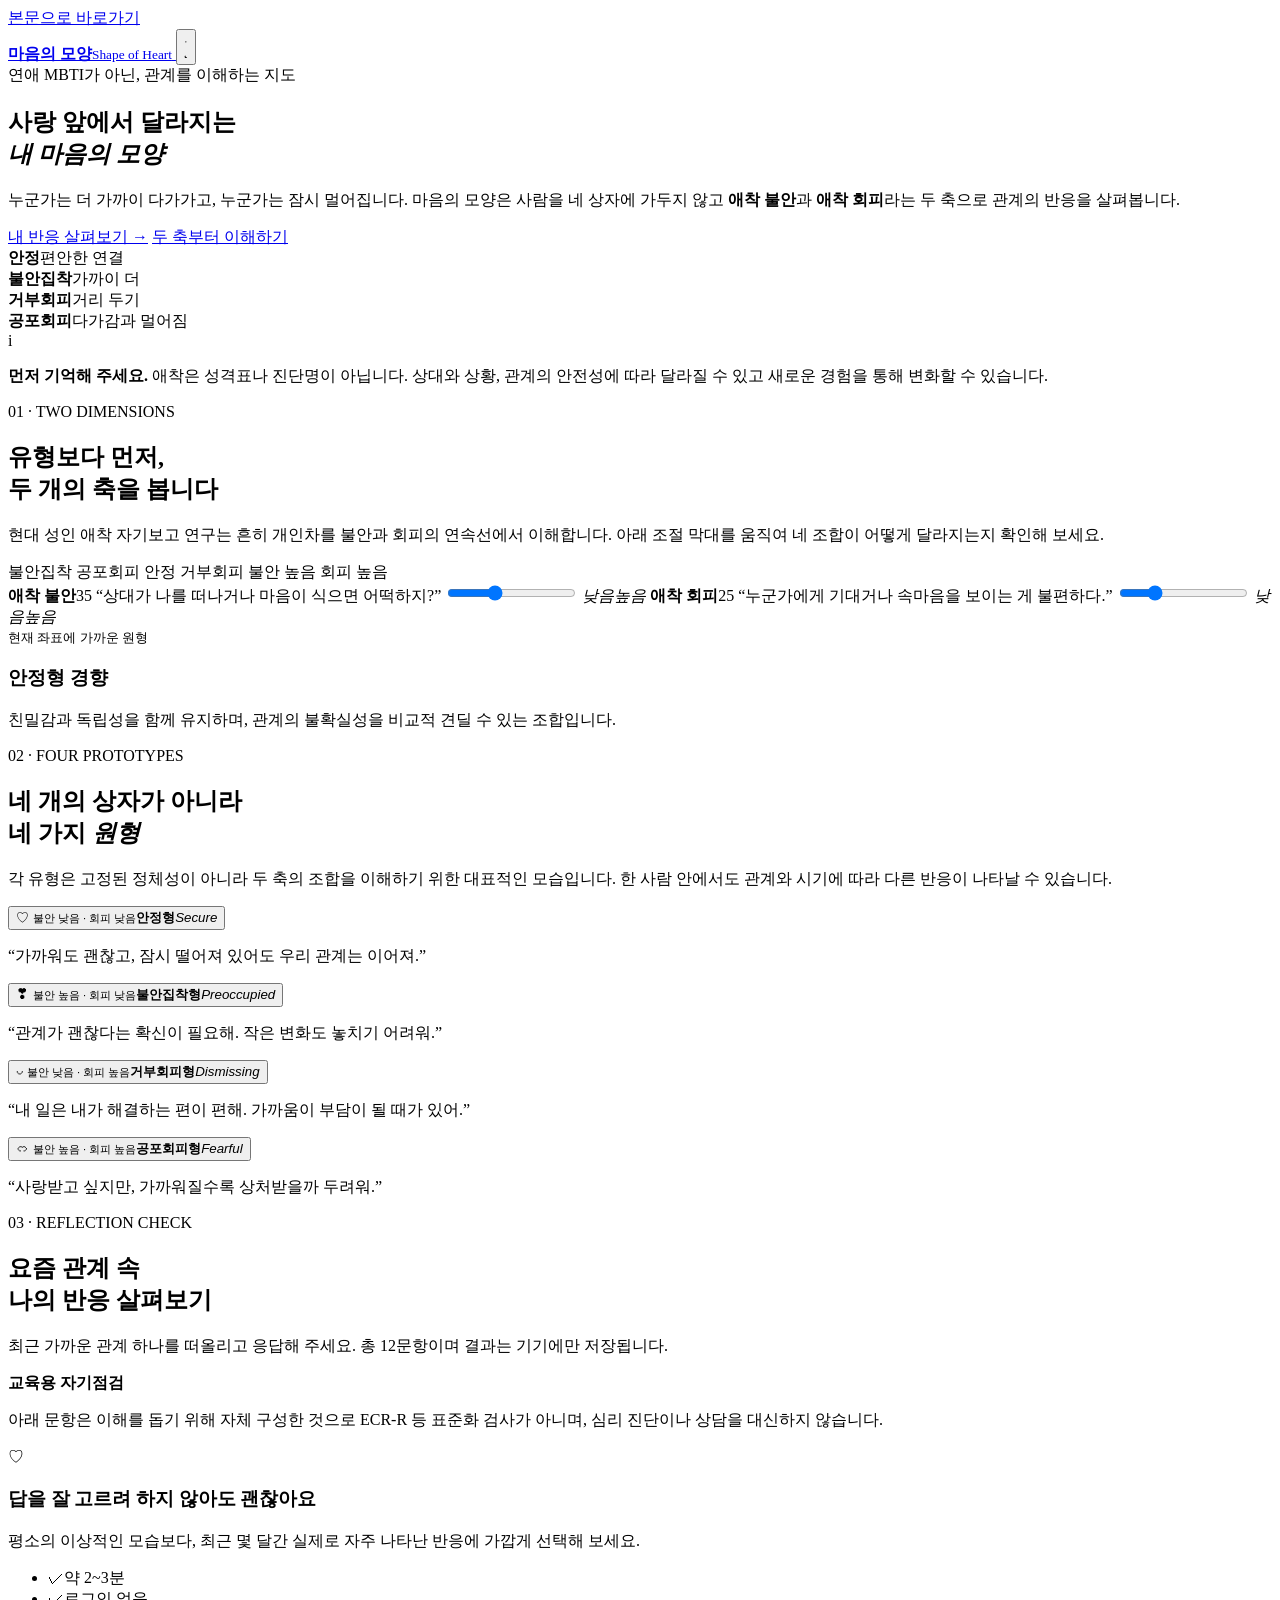
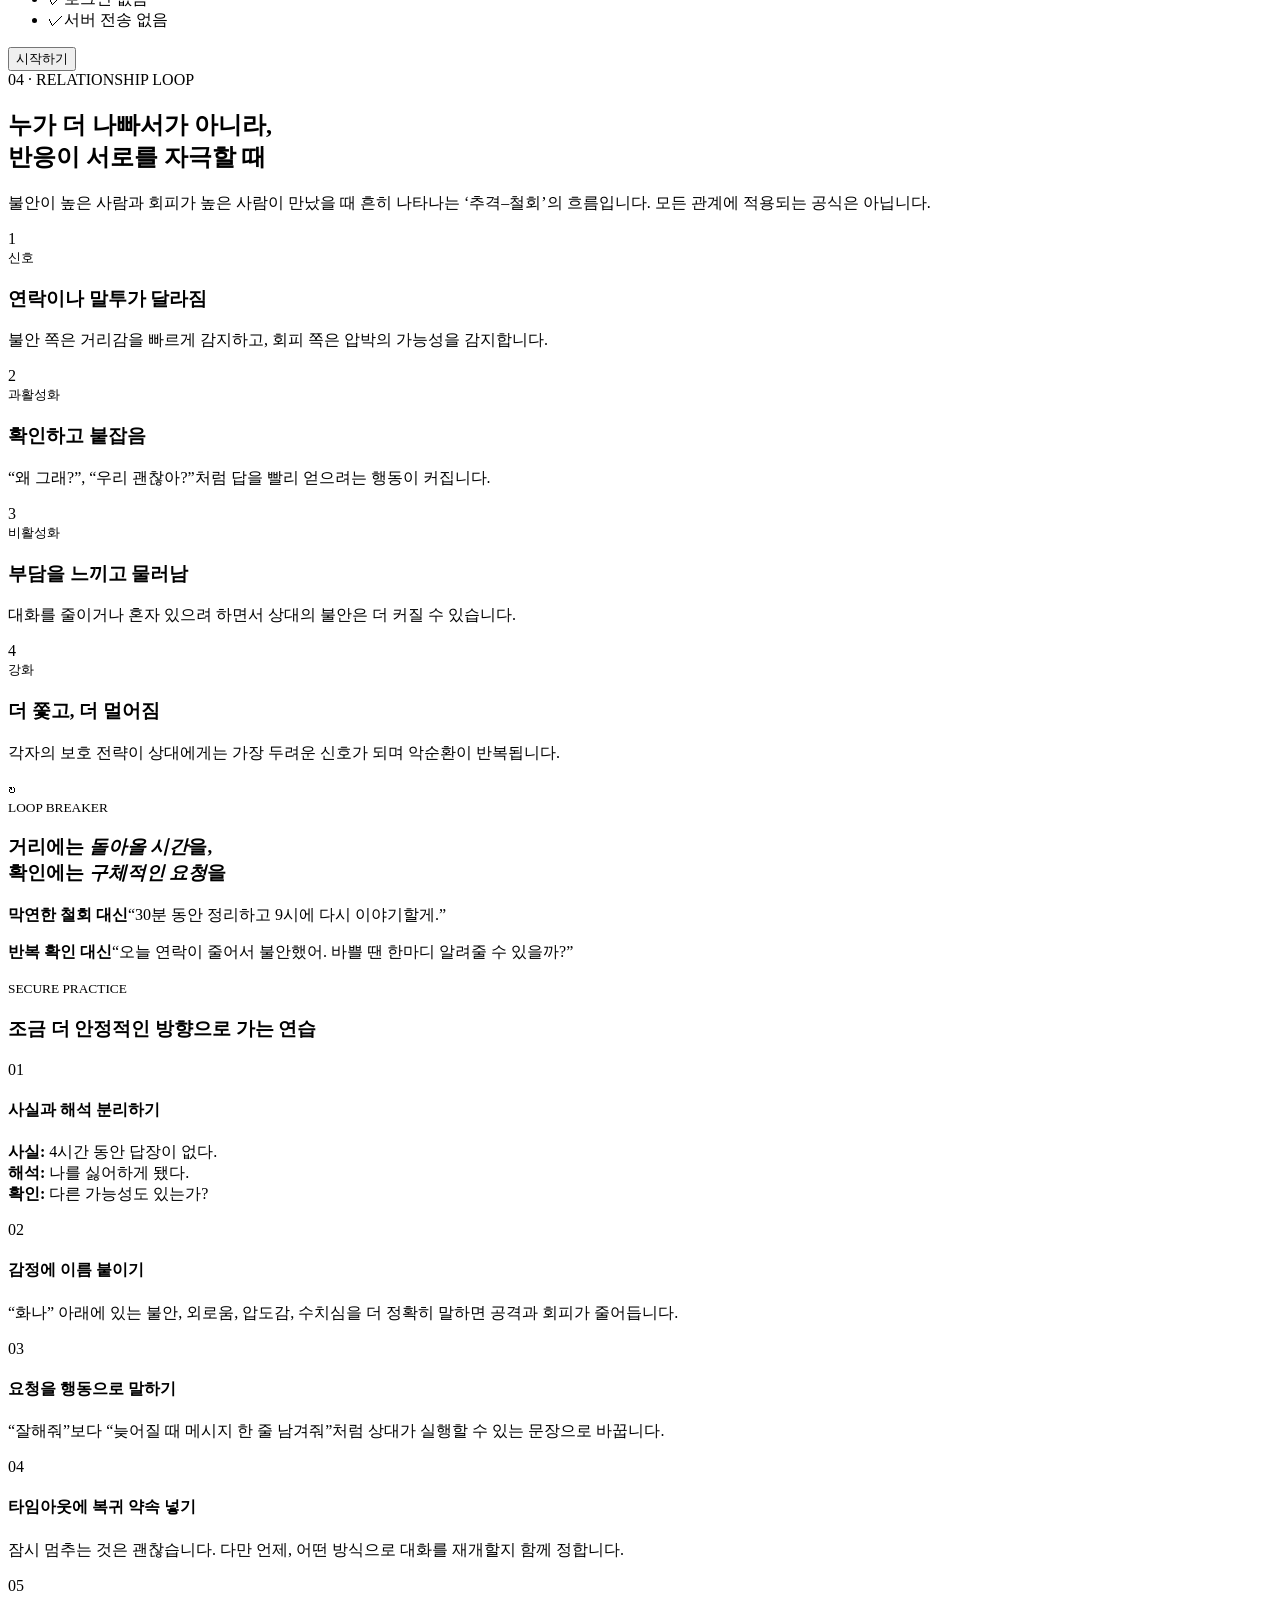
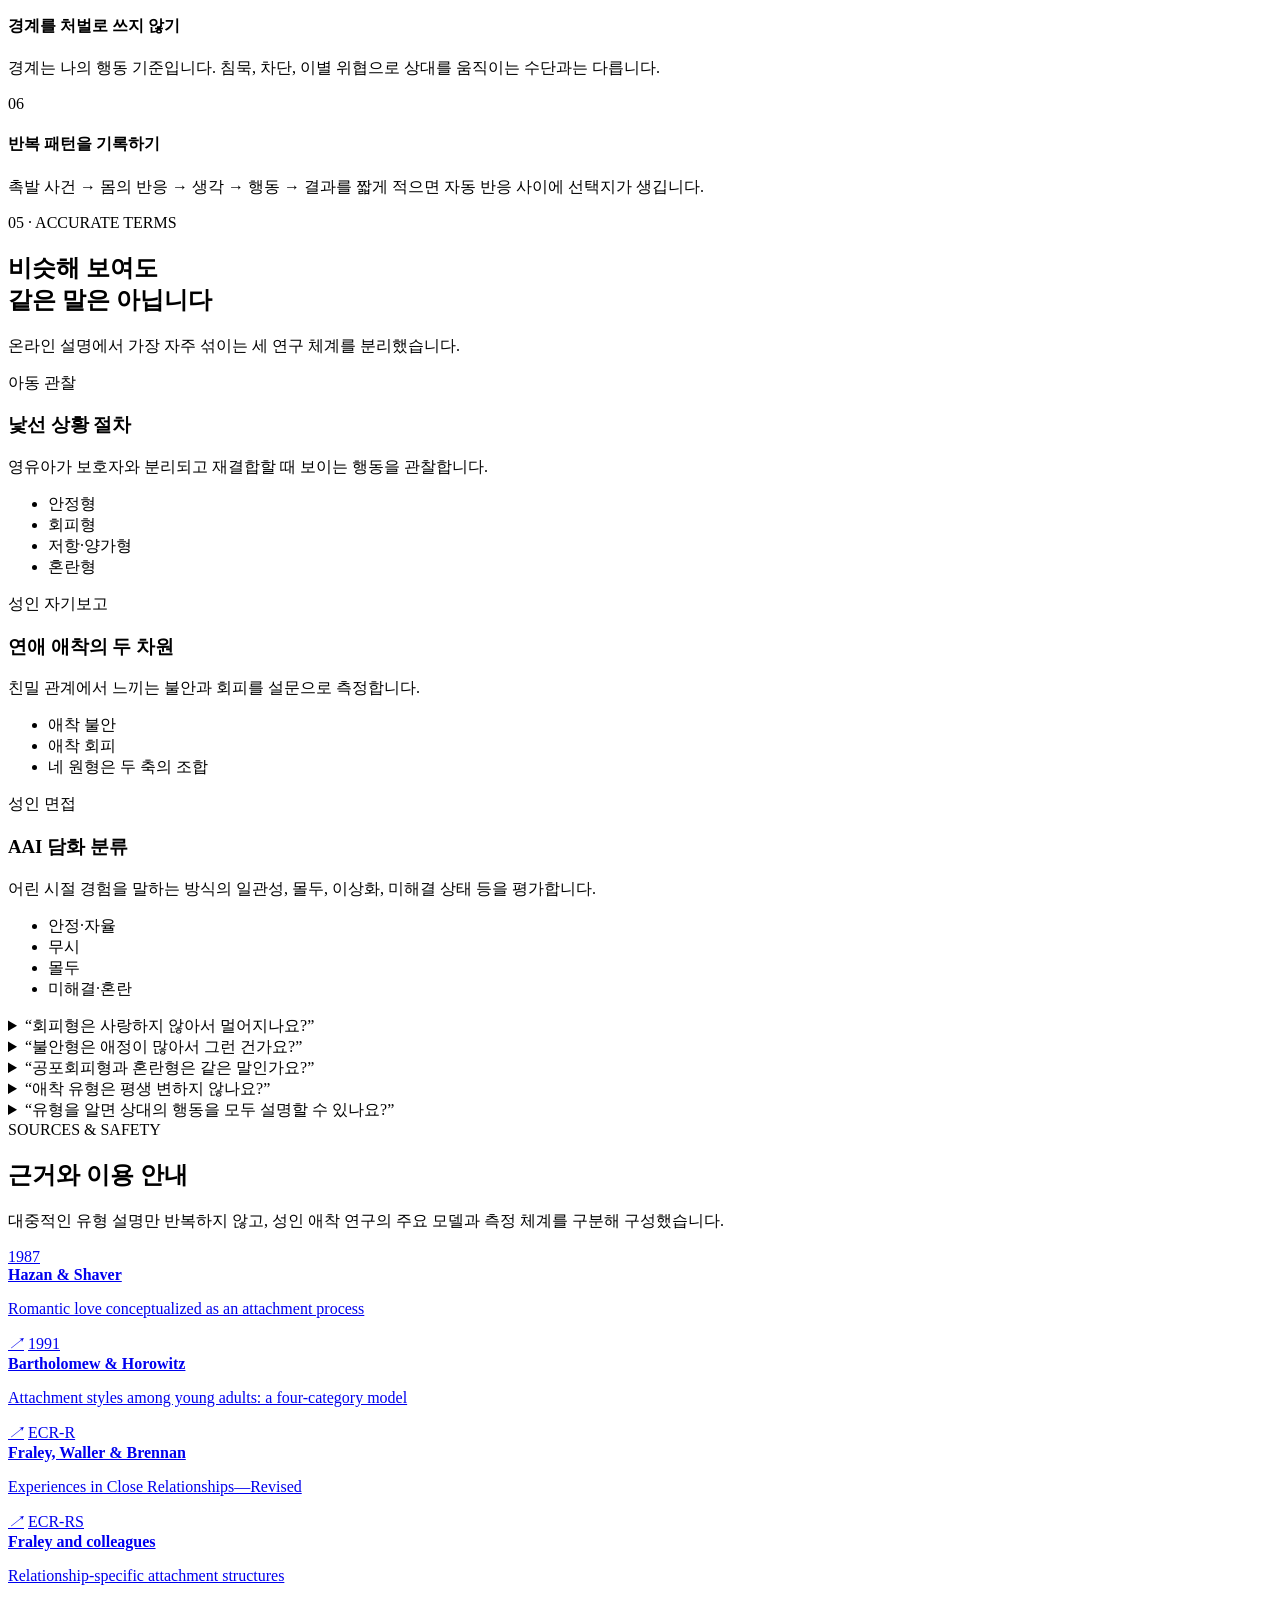
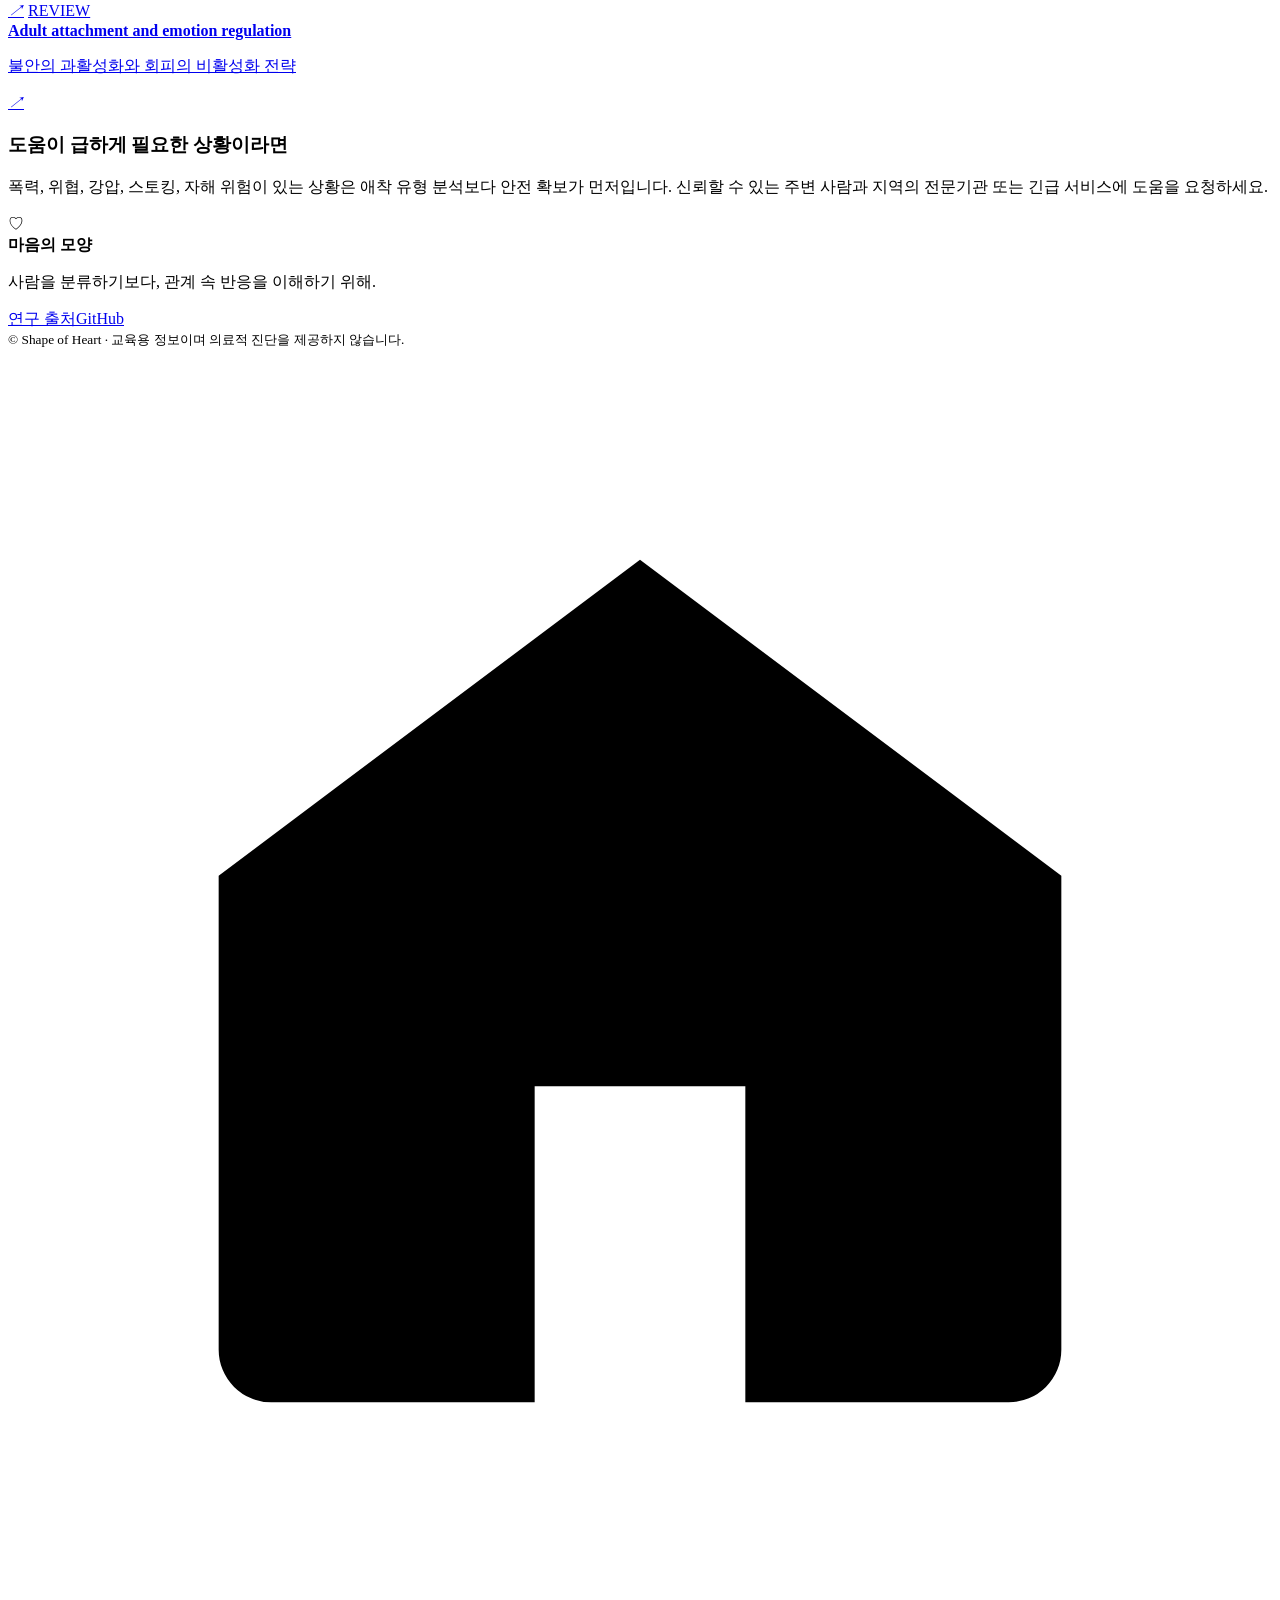
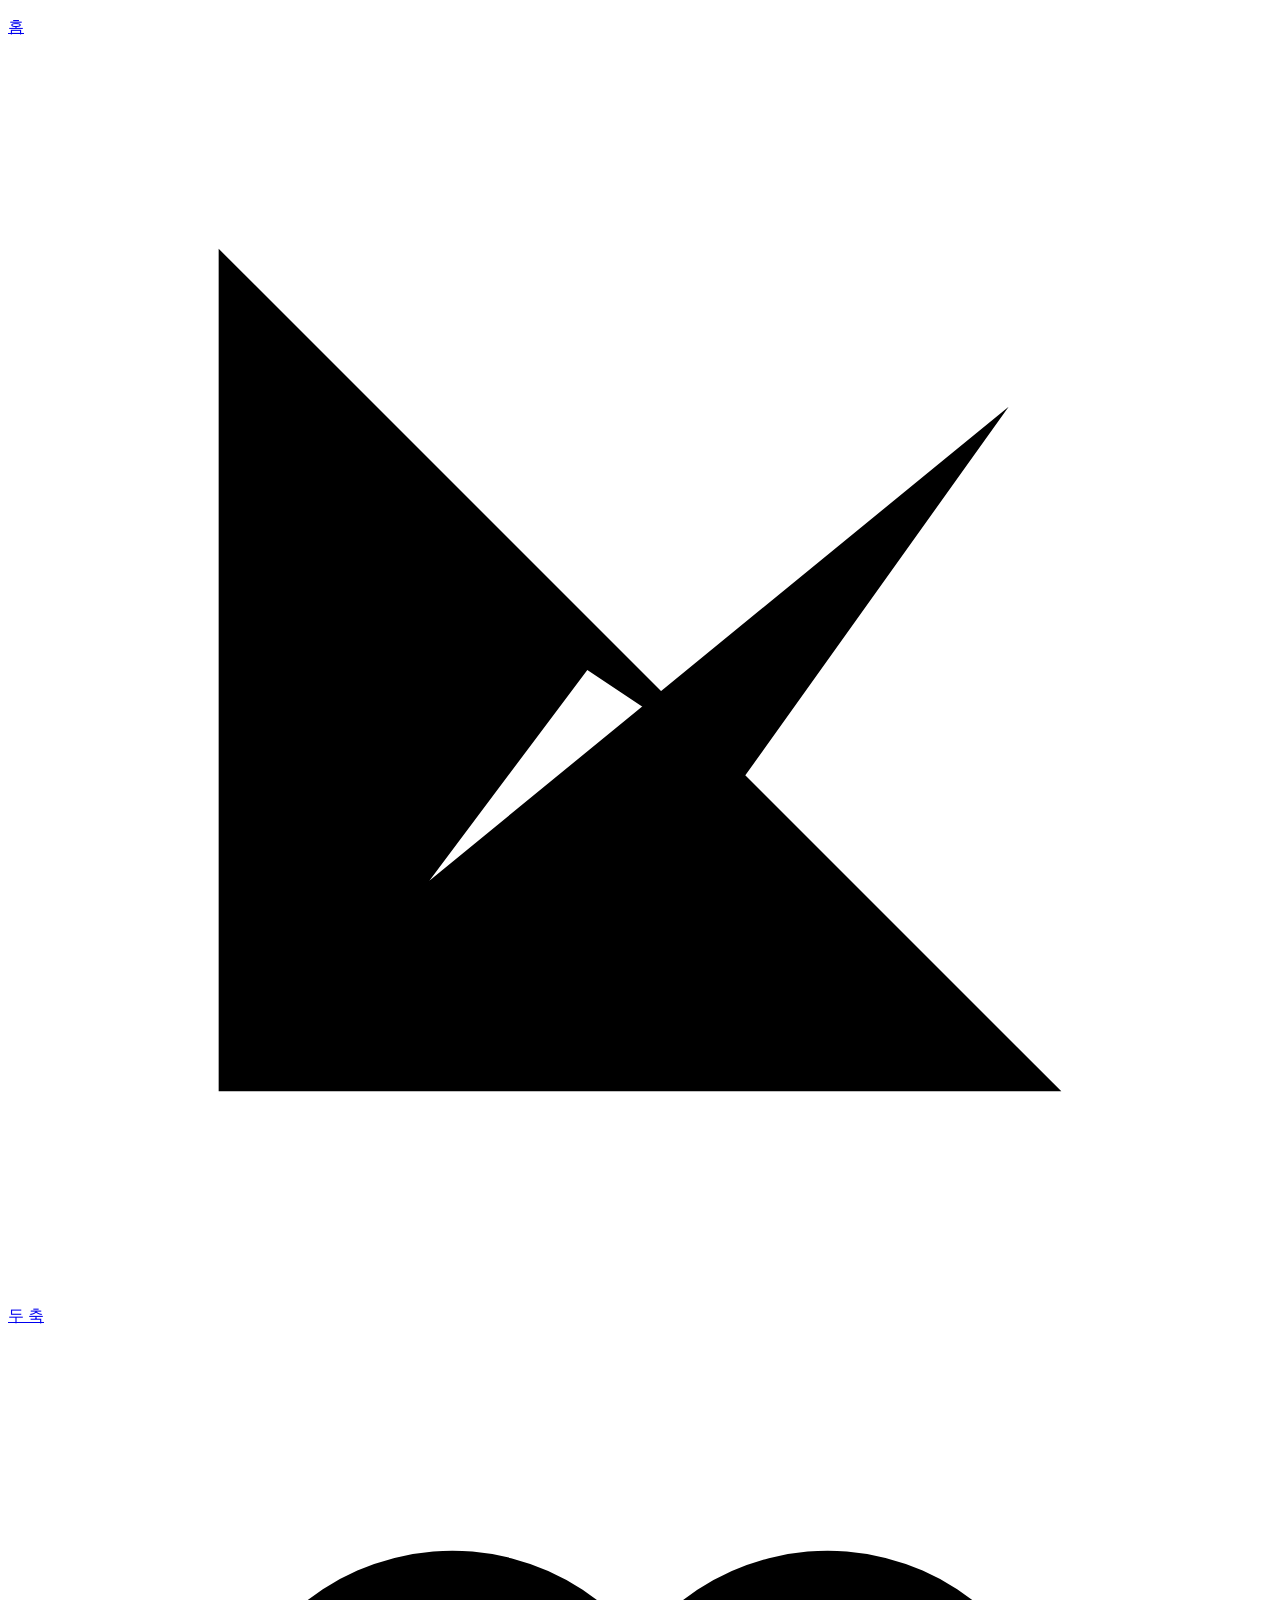
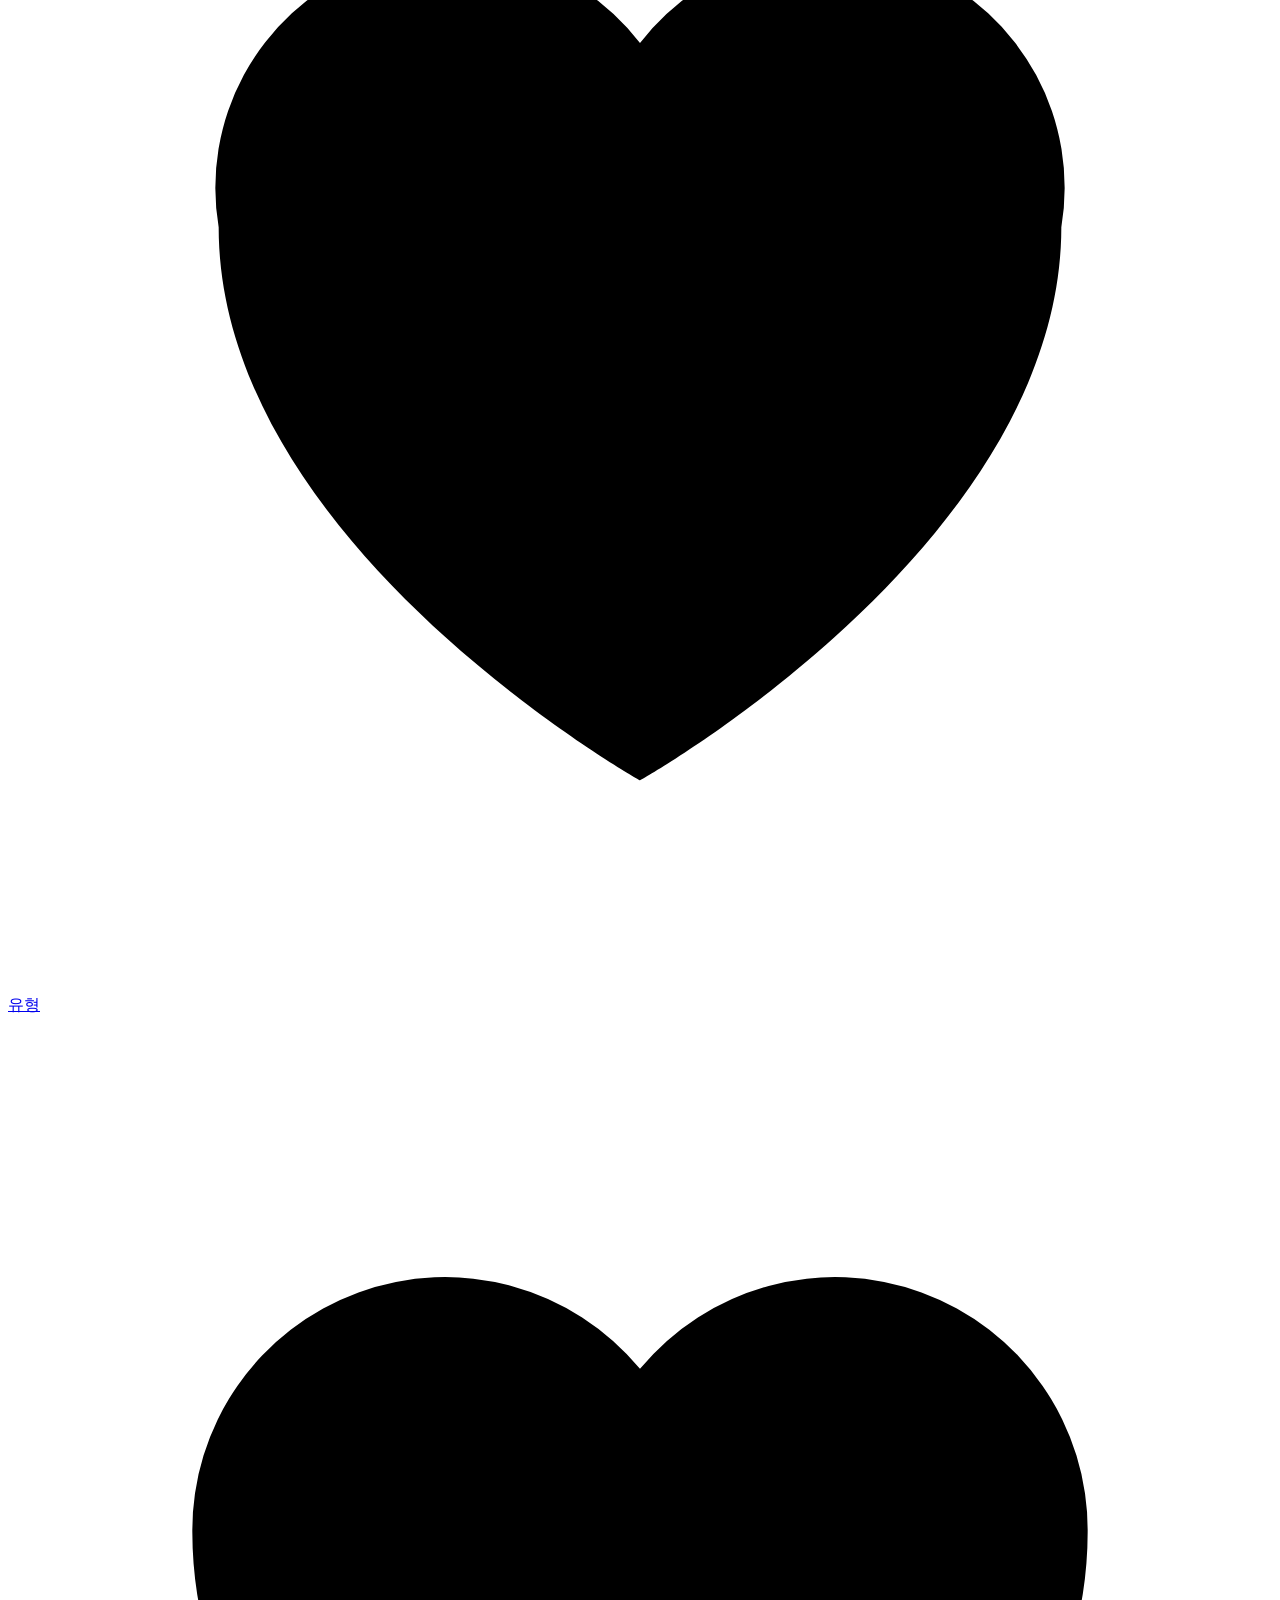
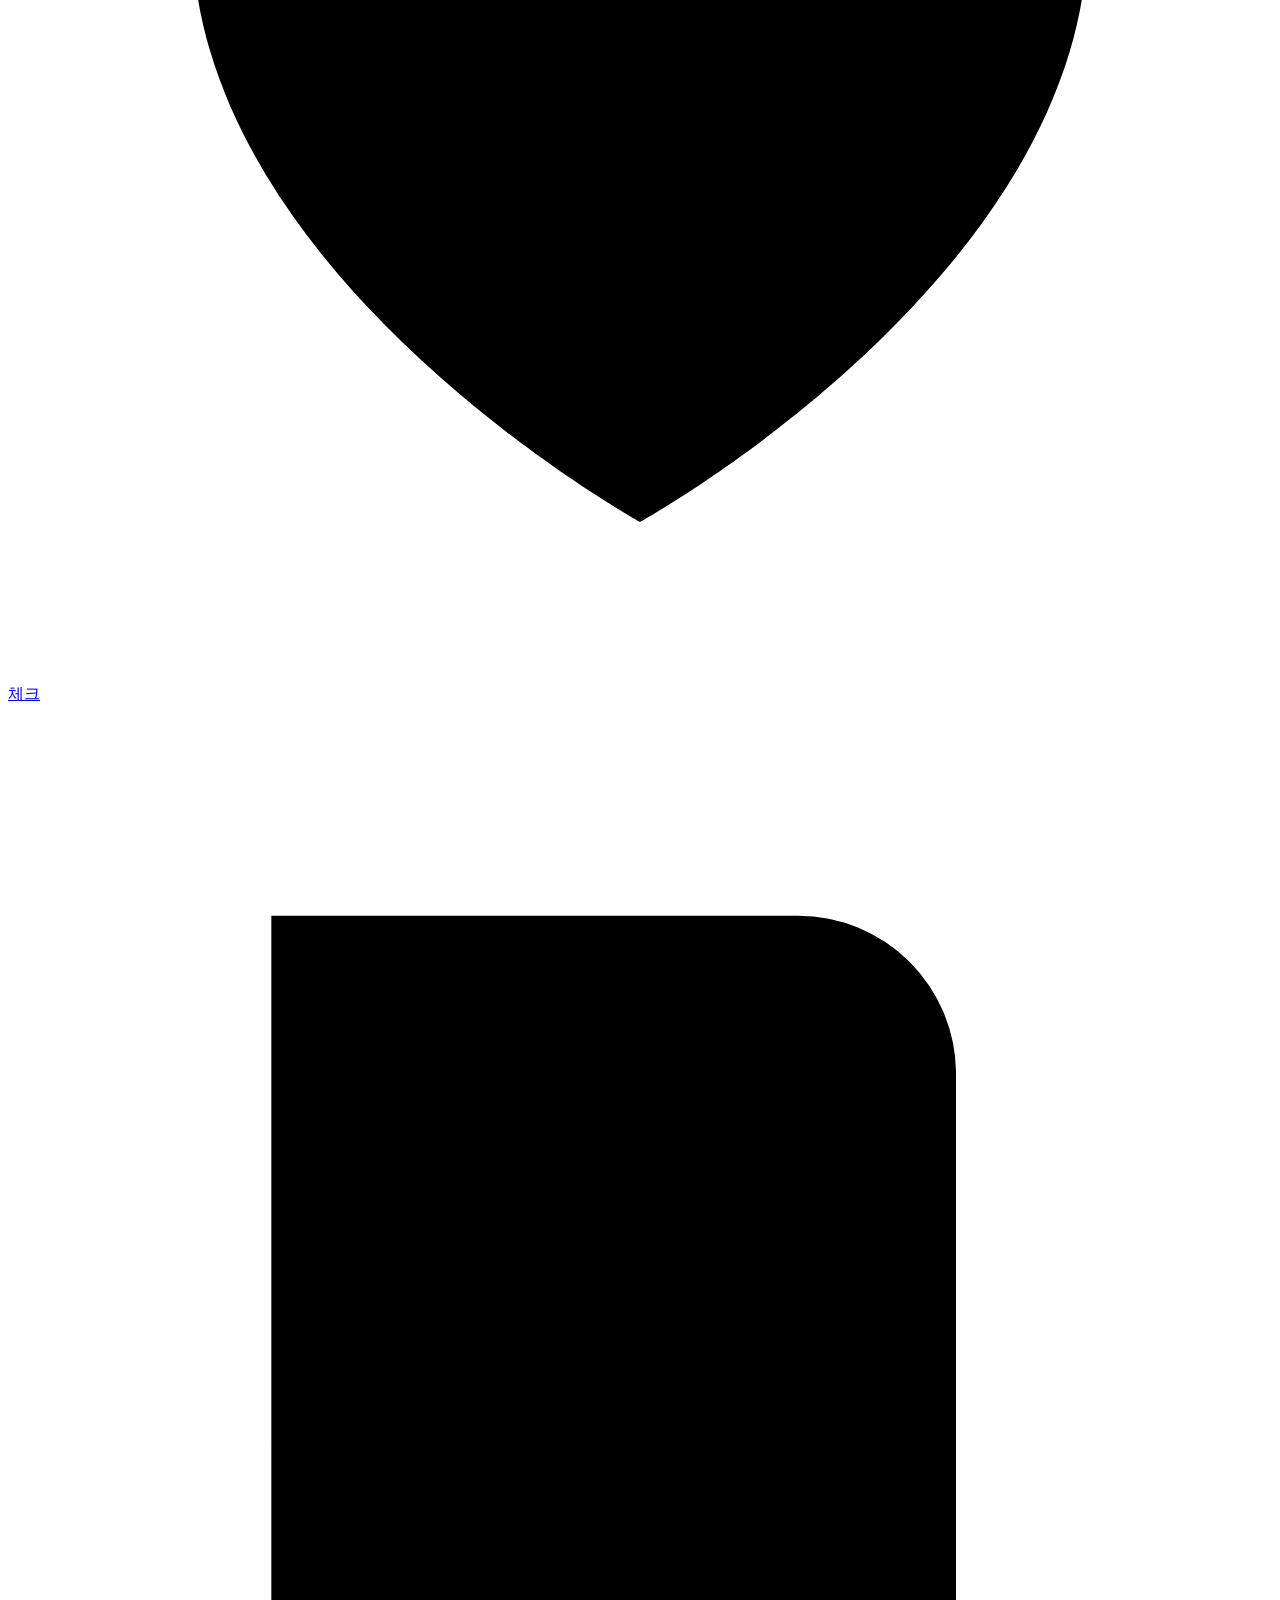
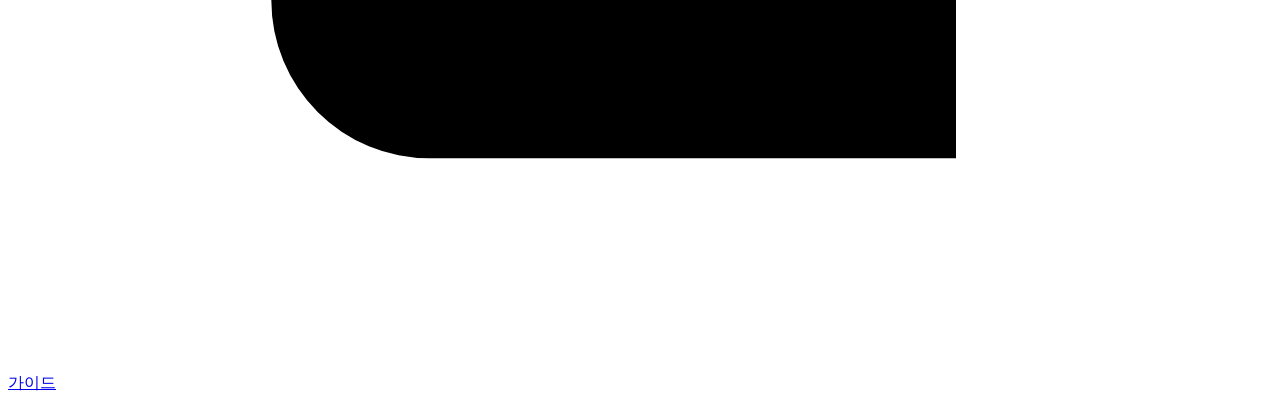
==== index.html @ 1fd20f43 "feat: add mobile-first attachment education app shell" ====
<!doctype html>
<html lang="ko">
<head>
  <meta charset="utf-8">
  <meta name="viewport" content="width=device-width, initial-scale=1, viewport-fit=cover">
  <meta name="theme-color" content="#fff8f6">
  <meta name="color-scheme" content="light dark">
  <meta name="description" content="마음의 모양은 성인 애착을 불안과 회피의 두 축으로 이해하는 모바일 우선 관계 안내서입니다.">
  <meta name="keywords" content="성인애착, 애착유형, 불안형, 회피형, 안정형, 공포회피형, 관계심리">
  <meta name="author" content="Shape of Heart">
  <meta property="og:type" content="website">
  <meta property="og:title" content="마음의 모양 · Shape of Heart">
  <meta property="og:description" content="사랑 앞에서 달라지는 내 마음의 모양을, 낙인 대신 두 개의 축으로 살펴보세요.">
  <meta property="og:url" content="https://kyungminkim11.github.io/shape-of-heart/">
  <meta name="twitter:card" content="summary">
  <title>마음의 모양 · 성인 애착 안내서</title>
  <link rel="manifest" href="manifest.webmanifest">
  <link rel="icon" href="assets/icon.svg" type="image/svg+xml">
  <link rel="stylesheet" href="styles.css">
  <script>
    try {
      const saved = localStorage.getItem('soh-theme');
      if (saved === 'dark' || (!saved && matchMedia('(prefers-color-scheme: dark)').matches)) {
        document.documentElement.dataset.theme = 'dark';
      }
    } catch (_) {}
  </script>
</head>
<body>
  <a class="skip-link" href="#main">본문으로 바로가기</a>

  <header class="topbar" data-elevate>
    <a class="brand" href="#home" aria-label="마음의 모양 홈">
      <span class="brand-mark" aria-hidden="true"><span></span></span>
      <span class="brand-copy"><strong>마음의 모양</strong><small>Shape of Heart</small></span>
    </a>
    <button class="icon-button" id="themeToggle" type="button" aria-label="화면 테마 변경" aria-pressed="false">
      <svg class="sun-icon" viewBox="0 0 24 24" aria-hidden="true"><circle cx="12" cy="12" r="4"/><path d="M12 2v2M12 20v2M4.93 4.93l1.42 1.42M17.66 17.66l1.41 1.41M2 12h2M20 12h2M4.93 19.07l1.42-1.42M17.66 6.34l1.41-1.41"/></svg>
      <svg class="moon-icon" viewBox="0 0 24 24" aria-hidden="true"><path d="M20.5 14.2A8.5 8.5 0 0 1 9.8 3.5a8.5 8.5 0 1 0 10.7 10.7Z"/></svg>
    </button>
  </header>

  <main id="main">
    <section class="hero section" id="home" data-section="home">
      <div class="hero-glow glow-one" aria-hidden="true"></div>
      <div class="hero-glow glow-two" aria-hidden="true"></div>
      <div class="eyebrow reveal"><span class="eyebrow-dot"></span>연애 MBTI가 아닌, 관계를 이해하는 지도</div>
      <h1 class="reveal">사랑 앞에서 달라지는<br><em>내 마음의 모양</em></h1>
      <p class="hero-copy reveal">누군가는 더 가까이 다가가고, 누군가는 잠시 멀어집니다. 마음의 모양은 사람을 네 상자에 가두지 않고 <strong>애착 불안</strong>과 <strong>애착 회피</strong>라는 두 축으로 관계의 반응을 살펴봅니다.</p>
      <div class="hero-actions reveal">
        <a class="button button-primary" href="#check">내 반응 살펴보기 <span aria-hidden="true">→</span></a>
        <a class="button button-ghost" href="#axes">두 축부터 이해하기</a>
      </div>

      <div class="heart-orbit reveal" aria-label="애착 불안과 회피의 네 조합을 표현한 장식">
        <div class="orbit-label orbit-secure"><b>안정</b><span>편안한 연결</span></div>
        <div class="orbit-label orbit-anxious"><b>불안집착</b><span>가까이 더</span></div>
        <div class="heart-illustration" aria-hidden="true">
          <span class="heart-piece left"></span><span class="heart-piece right"></span>
          <span class="heart-spark s1"></span><span class="heart-spark s2"></span><span class="heart-spark s3"></span>
        </div>
        <div class="orbit-label orbit-dismissive"><b>거부회피</b><span>거리 두기</span></div>
        <div class="orbit-label orbit-fearful"><b>공포회피</b><span>다가감과 멀어짐</span></div>
      </div>

      <aside class="notice-card reveal" role="note">
        <span class="notice-icon" aria-hidden="true">i</span>
        <p><strong>먼저 기억해 주세요.</strong> 애착은 성격표나 진단명이 아닙니다. 상대와 상황, 관계의 안전성에 따라 달라질 수 있고 새로운 경험을 통해 변화할 수 있습니다.</p>
      </aside>
    </section>

    <section class="section soft-section" id="axes" data-section="axes">
      <div class="section-heading reveal">
        <span class="kicker">01 · TWO DIMENSIONS</span>
        <h2>유형보다 먼저,<br>두 개의 축을 봅니다</h2>
        <p>현대 성인 애착 자기보고 연구는 흔히 개인차를 불안과 회피의 연속선에서 이해합니다. 아래 조절 막대를 움직여 네 조합이 어떻게 달라지는지 확인해 보세요.</p>
      </div>

      <div class="axis-lab reveal">
        <div class="matrix-wrap">
          <div class="matrix" id="axisMatrix" role="img" aria-label="애착 불안과 회피 조합 좌표">
            <span class="matrix-label top-left">불안집착</span>
            <span class="matrix-label top-right">공포회피</span>
            <span class="matrix-label bottom-left">안정</span>
            <span class="matrix-label bottom-right">거부회피</span>
            <span class="matrix-axis-label axis-y">불안 높음</span>
            <span class="matrix-axis-label axis-x">회피 높음</span>
            <span class="matrix-dot" id="matrixDot" aria-hidden="true"></span>
          </div>
        </div>

        <div class="sliders">
          <label class="slider-card" for="anxietyRange">
            <span class="slider-title"><b>애착 불안</b><output id="anxietyOutput">35</output></span>
            <span class="slider-question">“상대가 나를 떠나거나 마음이 식으면 어떡하지?”</span>
            <input id="anxietyRange" type="range" min="0" max="100" value="35" aria-describedby="anxietyHint">
            <span class="range-ends" id="anxietyHint"><i>낮음</i><i>높음</i></span>
          </label>
          <label class="slider-card" for="avoidanceRange">
            <span class="slider-title"><b>애착 회피</b><output id="avoidanceOutput">25</output></span>
            <span class="slider-question">“누군가에게 기대거나 속마음을 보이는 게 불편하다.”</span>
            <input id="avoidanceRange" type="range" min="0" max="100" value="25" aria-describedby="avoidanceHint">
            <span class="range-ends" id="avoidanceHint"><i>낮음</i><i>높음</i></span>
          </label>
        </div>

        <article class="live-result" id="axisLiveResult" aria-live="polite">
          <span class="result-petal" aria-hidden="true"></span>
          <div><small>현재 좌표에 가까운 원형</small><h3 id="axisTypeTitle">안정형 경향</h3><p id="axisTypeCopy">친밀감과 독립성을 함께 유지하며, 관계의 불확실성을 비교적 견딜 수 있는 조합입니다.</p></div>
        </article>
      </div>
    </section>

    <section class="section" id="types" data-section="types">
      <div class="section-heading reveal">
        <span class="kicker">02 · FOUR PROTOTYPES</span>
        <h2>네 개의 상자가 아니라<br>네 가지 <em>원형</em></h2>
        <p>각 유형은 고정된 정체성이 아니라 두 축의 조합을 이해하기 위한 대표적인 모습입니다. 한 사람 안에서도 관계와 시기에 따라 다른 반응이 나타날 수 있습니다.</p>
      </div>

      <div class="type-grid">
        <article class="type-card secure reveal" data-type-card="secure">
          <button class="type-summary" type="button" aria-expanded="false" aria-controls="detail-secure">
            <span class="type-symbol" aria-hidden="true">♡</span>
            <span class="type-heading"><small>불안 낮음 · 회피 낮음</small><strong>안정형</strong><em>Secure</em></span>
            <span class="expand-icon" aria-hidden="true"></span>
          </button>
          <p class="type-tagline">“가까워도 괜찮고, 잠시 떨어져 있어도 우리 관계는 이어져.”</p>
          <div class="type-detail" id="detail-secure" hidden>
            <dl class="feature-list">
              <div><dt>보이는 경향</dt><dd>감정과 필요를 비교적 직접 말하고, 갈등을 관계 전체의 붕괴로 해석하지 않습니다.</dd></div>
              <div><dt>스트레스 상황</dt><dd>도움을 요청하거나 잠시 조절한 뒤 대화를 다시 이어가는 편입니다.</dd></div>
              <div><dt>강점</dt><dd>친밀감과 자율성의 균형, 신뢰 회복, 명확한 경계 설정.</dd></div>
              <div><dt>주의할 점</dt><dd>안정적이라고 항상 옳거나 상처받지 않는 것은 아닙니다. 관계의 실제 문제는 별도로 봐야 합니다.</dd></div>
            </dl>
            <div class="phrase-box"><span>도움이 되는 말</span><q>지금은 조금 진정할 시간이 필요해. 오늘 저녁에 다시 이야기하자.</q></div>
          </div>
        </article>

        <article class="type-card anxious reveal" data-type-card="anxious">
          <button class="type-summary" type="button" aria-expanded="false" aria-controls="detail-anxious">
            <span class="type-symbol" aria-hidden="true">❣</span>
            <span class="type-heading"><small>불안 높음 · 회피 낮음</small><strong>불안집착형</strong><em>Preoccupied</em></span>
            <span class="expand-icon" aria-hidden="true"></span>
          </button>
          <p class="type-tagline">“관계가 괜찮다는 확신이 필요해. 작은 변화도 놓치기 어려워.”</p>
          <div class="type-detail" id="detail-anxious" hidden>
            <dl class="feature-list">
              <div><dt>보이는 경향</dt><dd>답장, 말투, 거리감의 변화를 빠르게 감지하고 확인이나 안심을 적극적으로 구합니다.</dd></div>
              <div><dt>스트레스 상황</dt><dd>애착 체계를 과활성화해 반추, 반복 연락, 즉각적인 해결 요구가 커질 수 있습니다.</dd></div>
              <div><dt>강점</dt><dd>관계 신호에 민감하고 연결과 화해를 중요하게 여기며 정서적으로 깊이 관여합니다.</dd></div>
              <div><dt>주의할 점</dt><dd>느낌을 사실로 확정하거나 상대의 즉각적 반응만으로 관계 전체를 판단하지 않도록 구분이 필요합니다.</dd></div>
            </dl>
            <div class="phrase-box"><span>도움이 되는 말</span><q>답장이 늦어지면 내가 불안해져. 바쁜 날에는 짧게라도 알려줄 수 있을까?</q></div>
          </div>
        </article>

        <article class="type-card dismissive reveal" data-type-card="dismissive">
          <button class="type-summary" type="button" aria-expanded="false" aria-controls="detail-dismissive">
            <span class="type-symbol" aria-hidden="true">◡</span>
            <span class="type-heading"><small>불안 낮음 · 회피 높음</small><strong>거부회피형</strong><em>Dismissing</em></span>
            <span class="expand-icon" aria-hidden="true"></span>
          </button>
          <p class="type-tagline">“내 일은 내가 해결하는 편이 편해. 가까움이 부담이 될 때가 있어.”</p>
          <div class="type-detail" id="detail-dismissive" hidden>
            <dl class="feature-list">
              <div><dt>보이는 경향</dt><dd>독립성을 강조하고 감정적 의존이나 자기개방을 부담스럽게 느낄 수 있습니다.</dd></div>
              <div><dt>스트레스 상황</dt><dd>애착 체계를 비활성화해 감정을 축소하고 대화나 접촉에서 물러날 수 있습니다.</dd></div>
              <div><dt>강점</dt><dd>자기조절과 문제 해결, 독립적인 판단, 관계 밖의 삶을 유지하는 능력.</dd></div>
              <div><dt>주의할 점</dt><dd>감정을 없다고 처리하거나 일방적으로 잠수하면 상대의 불안과 관계 손상이 커질 수 있습니다.</dd></div>
            </dl>
            <div class="phrase-box"><span>도움이 되는 말</span><q>지금은 압도돼서 한 시간만 혼자 정리하고 싶어. 피하려는 건 아니고, 9시에 돌아올게.</q></div>
          </div>
        </article>

        <article class="type-card fearful reveal" data-type-card="fearful">
          <button class="type-summary" type="button" aria-expanded="false" aria-controls="detail-fearful">
            <span class="type-symbol" aria-hidden="true">ෆ</span>
            <span class="type-heading"><small>불안 높음 · 회피 높음</small><strong>공포회피형</strong><em>Fearful</em></span>
            <span class="expand-icon" aria-hidden="true"></span>
          </button>
          <p class="type-tagline">“사랑받고 싶지만, 가까워질수록 상처받을까 두려워.”</p>
          <div class="type-detail" id="detail-fearful" hidden>
            <dl class="feature-list">
              <div><dt>보이는 경향</dt><dd>친밀함을 바라면서도 신뢰와 의존을 두려워해 접근과 철회가 함께 나타날 수 있습니다.</dd></div>
              <div><dt>스트레스 상황</dt><dd>붙잡기와 밀어내기, 강한 감정과 차단이 교대로 나타나 스스로도 욕구가 혼란스러울 수 있습니다.</dd></div>
              <div><dt>강점</dt><dd>관계의 복잡한 감정을 섬세하게 감지하며 안전이 확보되면 깊은 연결을 만들 수 있습니다.</dd></div>
              <div><dt>주의할 점</dt><dd>‘혼란형’과 자동으로 같은 말은 아닙니다. 성인 자기보고의 공포회피와 아동 관찰 분류는 구분해야 합니다.</dd></div>
            </dl>
            <div class="phrase-box"><span>도움이 되는 말</span><q>가까워지고 싶은 마음과 무서운 마음이 같이 있어. 천천히 확인하며 가고 싶어.</q></div>
          </div>
        </article>
      </div>
    </section>

    <section class="section check-section" id="check" data-section="check">
      <div class="section-heading reveal">
        <span class="kicker">03 · REFLECTION CHECK</span>
        <h2>요즘 관계 속<br>나의 반응 살펴보기</h2>
        <p>최근 가까운 관계 하나를 떠올리고 응답해 주세요. 총 12문항이며 결과는 기기에만 저장됩니다.</p>
      </div>

      <div class="check-disclaimer reveal">
        <b>교육용 자기점검</b>
        <p>아래 문항은 이해를 돕기 위해 자체 구성한 것으로 ECR-R 등 표준화 검사가 아니며, 심리 진단이나 상담을 대신하지 않습니다.</p>
      </div>

      <div class="quiz-shell reveal" id="quizShell">
        <div class="quiz-intro" id="quizIntro">
          <div class="mini-heart" aria-hidden="true">♡</div>
          <h3>답을 잘 고르려 하지 않아도 괜찮아요</h3>
          <p>평소의 이상적인 모습보다, 최근 몇 달간 실제로 자주 나타난 반응에 가깝게 선택해 보세요.</p>
          <ul class="privacy-list">
            <li><span aria-hidden="true">✓</span>약 2~3분</li>
            <li><span aria-hidden="true">✓</span>로그인 없음</li>
            <li><span aria-hidden="true">✓</span>서버 전송 없음</li>
          </ul>
          <button class="button button-primary button-wide" id="startQuiz" type="button">시작하기</button>
        </div>

        <form class="quiz-form" id="quizForm" hidden>
          <div class="quiz-topline">
            <button class="text-button" id="quizBack" type="button" aria-label="이전 문항">← 이전</button>
            <span id="quizCounter">1 / 12</span>
            <button class="text-button muted" id="quitQuiz" type="button">나가기</button>
          </div>
          <div class="progress-track" role="progressbar" aria-valuemin="1" aria-valuemax="12" aria-valuenow="1" aria-label="자가점검 진행률"><span id="quizProgress"></span></div>
          <fieldset class="question-card" id="questionCard">
            <legend id="questionText"></legend>
            <p id="questionHint"></p>
            <div class="answer-scale" id="answerScale"></div>
          </fieldset>
        </form>

        <section class="quiz-result" id="quizResult" aria-live="polite" hidden>
          <span class="result-label">나의 현재 관계 반응</span>
          <h3 id="resultTitle">안정형에 가까운 조합</h3>
          <p id="resultLead"></p>
          <div class="result-matrix matrix" id="resultMatrix" role="img" aria-label="자가점검 결과 좌표">
            <span class="matrix-label top-left">불안집착</span><span class="matrix-label top-right">공포회피</span>
            <span class="matrix-label bottom-left">안정</span><span class="matrix-label bottom-right">거부회피</span>
            <span class="matrix-dot" id="resultDot" aria-hidden="true"></span>
          </div>
          <div class="score-pills">
            <div><span>애착 불안</span><b id="resultAnxiety">0</b><i id="resultAnxietyText">낮은 편</i></div>
            <div><span>애착 회피</span><b id="resultAvoidance">0</b><i id="resultAvoidanceText">낮은 편</i></div>
          </div>
          <div class="result-insights" id="resultInsights"></div>
          <div class="result-caution"><b>이 결과가 말하지 않는 것</b><p>당신의 성격, 상대의 잘못, 관계의 미래를 확정하지 않습니다. 특정 관계에서 최근 나타난 반응을 돌아보는 출발점입니다.</p></div>
          <div class="result-actions">
            <button class="button button-primary" id="shareResult" type="button">결과 공유</button>
            <button class="button button-ghost" id="restartQuiz" type="button">다시 해보기</button>
          </div>
          <p class="share-status" id="shareStatus" role="status"></p>
        </section>
      </div>
    </section>

    <section class="section" id="guide" data-section="guide">
      <div class="section-heading reveal">
        <span class="kicker">04 · RELATIONSHIP LOOP</span>
        <h2>누가 더 나빠서가 아니라,<br>반응이 서로를 자극할 때</h2>
        <p>불안이 높은 사람과 회피가 높은 사람이 만났을 때 흔히 나타나는 ‘추격–철회’의 흐름입니다. 모든 관계에 적용되는 공식은 아닙니다.</p>
      </div>

      <div class="loop-timeline reveal" aria-label="불안 회피 악순환 4단계">
        <article><span>1</span><div><small>신호</small><h3>연락이나 말투가 달라짐</h3><p>불안 쪽은 거리감을 빠르게 감지하고, 회피 쪽은 압박의 가능성을 감지합니다.</p></div></article>
        <article><span>2</span><div><small>과활성화</small><h3>확인하고 붙잡음</h3><p>“왜 그래?”, “우리 괜찮아?”처럼 답을 빨리 얻으려는 행동이 커집니다.</p></div></article>
        <article><span>3</span><div><small>비활성화</small><h3>부담을 느끼고 물러남</h3><p>대화를 줄이거나 혼자 있으려 하면서 상대의 불안은 더 커질 수 있습니다.</p></div></article>
        <article><span>4</span><div><small>강화</small><h3>더 쫓고, 더 멀어짐</h3><p>각자의 보호 전략이 상대에게는 가장 두려운 신호가 되며 악순환이 반복됩니다.</p></div></article>
      </div>

      <div class="repair-card reveal">
        <span class="repair-icon" aria-hidden="true">↻</span>
        <div><small>LOOP BREAKER</small><h3>거리에는 <em>돌아올 시간</em>을,<br>확인에는 <em>구체적인 요청</em>을</h3></div>
        <div class="repair-examples">
          <p><b>막연한 철회 대신</b>“30분 동안 정리하고 9시에 다시 이야기할게.”</p>
          <p><b>반복 확인 대신</b>“오늘 연락이 줄어서 불안했어. 바쁠 땐 한마디 알려줄 수 있을까?”</p>
        </div>
      </div>

      <div class="toolkit-heading reveal"><small>SECURE PRACTICE</small><h3>조금 더 안정적인 방향으로 가는 연습</h3></div>
      <div class="toolkit-grid">
        <article class="tool-card reveal"><span>01</span><h4>사실과 해석 분리하기</h4><p><b>사실:</b> 4시간 동안 답장이 없다.<br><b>해석:</b> 나를 싫어하게 됐다.<br><b>확인:</b> 다른 가능성도 있는가?</p></article>
        <article class="tool-card reveal"><span>02</span><h4>감정에 이름 붙이기</h4><p>“화나” 아래에 있는 불안, 외로움, 압도감, 수치심을 더 정확히 말하면 공격과 회피가 줄어듭니다.</p></article>
        <article class="tool-card reveal"><span>03</span><h4>요청을 행동으로 말하기</h4><p>“잘해줘”보다 “늦어질 때 메시지 한 줄 남겨줘”처럼 상대가 실행할 수 있는 문장으로 바꿉니다.</p></article>
        <article class="tool-card reveal"><span>04</span><h4>타임아웃에 복귀 약속 넣기</h4><p>잠시 멈추는 것은 괜찮습니다. 다만 언제, 어떤 방식으로 대화를 재개할지 함께 정합니다.</p></article>
        <article class="tool-card reveal"><span>05</span><h4>경계를 처벌로 쓰지 않기</h4><p>경계는 나의 행동 기준입니다. 침묵, 차단, 이별 위협으로 상대를 움직이는 수단과는 다릅니다.</p></article>
        <article class="tool-card reveal"><span>06</span><h4>반복 패턴을 기록하기</h4><p>촉발 사건 → 몸의 반응 → 생각 → 행동 → 결과를 짧게 적으면 자동 반응 사이에 선택지가 생깁니다.</p></article>
      </div>
    </section>

    <section class="section soft-section" id="learn" data-section="learn">
      <div class="section-heading reveal">
        <span class="kicker">05 · ACCURATE TERMS</span>
        <h2>비슷해 보여도<br>같은 말은 아닙니다</h2>
        <p>온라인 설명에서 가장 자주 섞이는 세 연구 체계를 분리했습니다.</p>
      </div>

      <div class="system-cards">
        <article class="system-card reveal"><span>아동 관찰</span><h3>낯선 상황 절차</h3><p>영유아가 보호자와 분리되고 재결합할 때 보이는 행동을 관찰합니다.</p><ul><li>안정형</li><li>회피형</li><li>저항·양가형</li><li>혼란형</li></ul></article>
        <article class="system-card reveal"><span>성인 자기보고</span><h3>연애 애착의 두 차원</h3><p>친밀 관계에서 느끼는 불안과 회피를 설문으로 측정합니다.</p><ul><li>애착 불안</li><li>애착 회피</li><li>네 원형은 두 축의 조합</li></ul></article>
        <article class="system-card reveal"><span>성인 면접</span><h3>AAI 담화 분류</h3><p>어린 시절 경험을 말하는 방식의 일관성, 몰두, 이상화, 미해결 상태 등을 평가합니다.</p><ul><li>안정·자율</li><li>무시</li><li>몰두</li><li>미해결·혼란</li></ul></article>
      </div>

      <div class="myth-list reveal">
        <details><summary><span>“회피형은 사랑하지 않아서 멀어지나요?”</span><i></i></summary><p>그렇게 단정할 수 없습니다. 감정이 커지거나 의존이 위협적으로 느껴질 때 거리를 두는 조절 전략일 수 있습니다. 다만 이유가 무엇이든 반복적인 잠수나 무시는 별도의 행동 책임으로 다뤄야 합니다.</p></details>
        <details><summary><span>“불안형은 애정이 많아서 그런 건가요?”</span><i></i></summary><p>애정의 양보다 관계의 가용성과 반응성을 확신하기 어려운 상태에 가깝습니다. 실제로 불안정한 상대를 만난 상황인지, 개인의 지속적 경향인지도 함께 살펴야 합니다.</p></details>
        <details><summary><span>“공포회피형과 혼란형은 같은 말인가요?”</span><i></i></summary><p>완전히 같은 말로 쓰면 부정확합니다. 공포회피형은 성인 자기보고의 높은 불안·높은 회피 조합이고, 혼란형은 원래 아동 행동 관찰에서 나온 분류입니다.</p></details>
        <details><summary><span>“애착 유형은 평생 변하지 않나요?”</span><i></i></summary><p>비교적 지속되는 경향은 있을 수 있지만 고정된 운명은 아닙니다. 관계마다 다르게 나타날 수 있고, 일관된 안전 경험과 의식적인 연습, 상담 등을 통해 변화할 수 있습니다.</p></details>
        <details><summary><span>“유형을 알면 상대의 행동을 모두 설명할 수 있나요?”</span><i></i></summary><p>아닙니다. 거짓말, 외도, 폭언, 통제, 강압, 반복적인 약속 위반은 애착 라벨로 덮어서는 안 됩니다. 애착은 맥락을 이해하는 하나의 렌즈일 뿐입니다.</p></details>
      </div>
    </section>

    <section class="section sources-section" id="sources">
      <div class="section-heading reveal">
        <span class="kicker">SOURCES & SAFETY</span>
        <h2>근거와 이용 안내</h2>
        <p>대중적인 유형 설명만 반복하지 않고, 성인 애착 연구의 주요 모델과 측정 체계를 구분해 구성했습니다.</p>
      </div>
      <div class="source-list reveal">
        <a href="https://pubmed.ncbi.nlm.nih.gov/3572722/" target="_blank" rel="noopener noreferrer"><span>1987</span><div><b>Hazan & Shaver</b><p>Romantic love conceptualized as an attachment process</p></div><i>↗</i></a>
        <a href="https://pubmed.ncbi.nlm.nih.gov/1920064/" target="_blank" rel="noopener noreferrer"><span>1991</span><div><b>Bartholomew & Horowitz</b><p>Attachment styles among young adults: a four-category model</p></div><i>↗</i></a>
        <a href="https://labs.psychology.illinois.edu/~rcfraley/measures/ecrr.htm" target="_blank" rel="noopener noreferrer"><span>ECR-R</span><div><b>Fraley, Waller & Brennan</b><p>Experiences in Close Relationships—Revised</p></div><i>↗</i></a>
        <a href="https://labs.psychology.illinois.edu/~rcfraley/measures/relstructures.htm" target="_blank" rel="noopener noreferrer"><span>ECR-RS</span><div><b>Fraley and colleagues</b><p>Relationship-specific attachment structures</p></div><i>↗</i></a>
        <a href="https://pmc.ncbi.nlm.nih.gov/articles/PMC4845754/" target="_blank" rel="noopener noreferrer"><span>REVIEW</span><div><b>Adult attachment and emotion regulation</b><p>불안의 과활성화와 회피의 비활성화 전략</p></div><i>↗</i></a>
      </div>
      <aside class="safety-box reveal">
        <h3>도움이 급하게 필요한 상황이라면</h3>
        <p>폭력, 위협, 강압, 스토킹, 자해 위험이 있는 상황은 애착 유형 분석보다 안전 확보가 먼저입니다. 신뢰할 수 있는 주변 사람과 지역의 전문기관 또는 긴급 서비스에 도움을 요청하세요.</p>
      </aside>
    </section>
  </main>

  <footer class="footer">
    <div class="footer-heart" aria-hidden="true">♡</div>
    <strong>마음의 모양</strong>
    <p>사람을 분류하기보다, 관계 속 반응을 이해하기 위해.</p>
    <nav aria-label="하단 정보"><a href="#sources">연구 출처</a><a href="https://github.com/kyungminkim11/shape-of-heart" target="_blank" rel="noopener noreferrer">GitHub</a></nav>
    <small>© <span id="currentYear"></span> Shape of Heart · 교육용 정보이며 의료적 진단을 제공하지 않습니다.</small>
  </footer>

  <nav class="bottom-nav" aria-label="주요 메뉴">
    <a href="#home" data-nav="home" class="active"><svg viewBox="0 0 24 24" aria-hidden="true"><path d="m4 10 8-6 8 6v9a1 1 0 0 1-1 1h-5v-6h-4v6H5a1 1 0 0 1-1-1Z"/></svg><span>홈</span></a>
    <a href="#axes" data-nav="axes"><svg viewBox="0 0 24 24" aria-hidden="true"><path d="M4 4v16h16M8 16l3-4 3 2 5-7"/></svg><span>두 축</span></a>
    <a href="#types" data-nav="types"><svg viewBox="0 0 24 24" aria-hidden="true"><path d="M12 20S4 15.5 4 9.5A4.5 4.5 0 0 1 12 6a4.5 4.5 0 0 1 8 3.5C20 15.5 12 20 12 20Z"/></svg><span>유형</span></a>
    <a href="#check" data-nav="check" class="nav-check"><span class="check-bubble"><svg viewBox="0 0 24 24" aria-hidden="true"><path d="M12 21S3.5 16.3 3.5 9.8A4.8 4.8 0 0 1 12 6.7a4.8 4.8 0 0 1 8.5 3.1C20.5 16.3 12 21 12 21Z"/></svg></span><span>체크</span></a>
    <a href="#guide" data-nav="guide"><svg viewBox="0 0 24 24" aria-hidden="true"><path d="M5 4h10a3 3 0 0 1 3 3v13H8a3 3 0 0 1-3-3Zm0 13a3 3 0 0 1 3-3h10"/></svg><span>가이드</span></a>
  </nav>

  <div class="toast" id="toast" role="status" aria-live="polite"></div>
  <script src="app.js" defer></script>
</body>
</html>
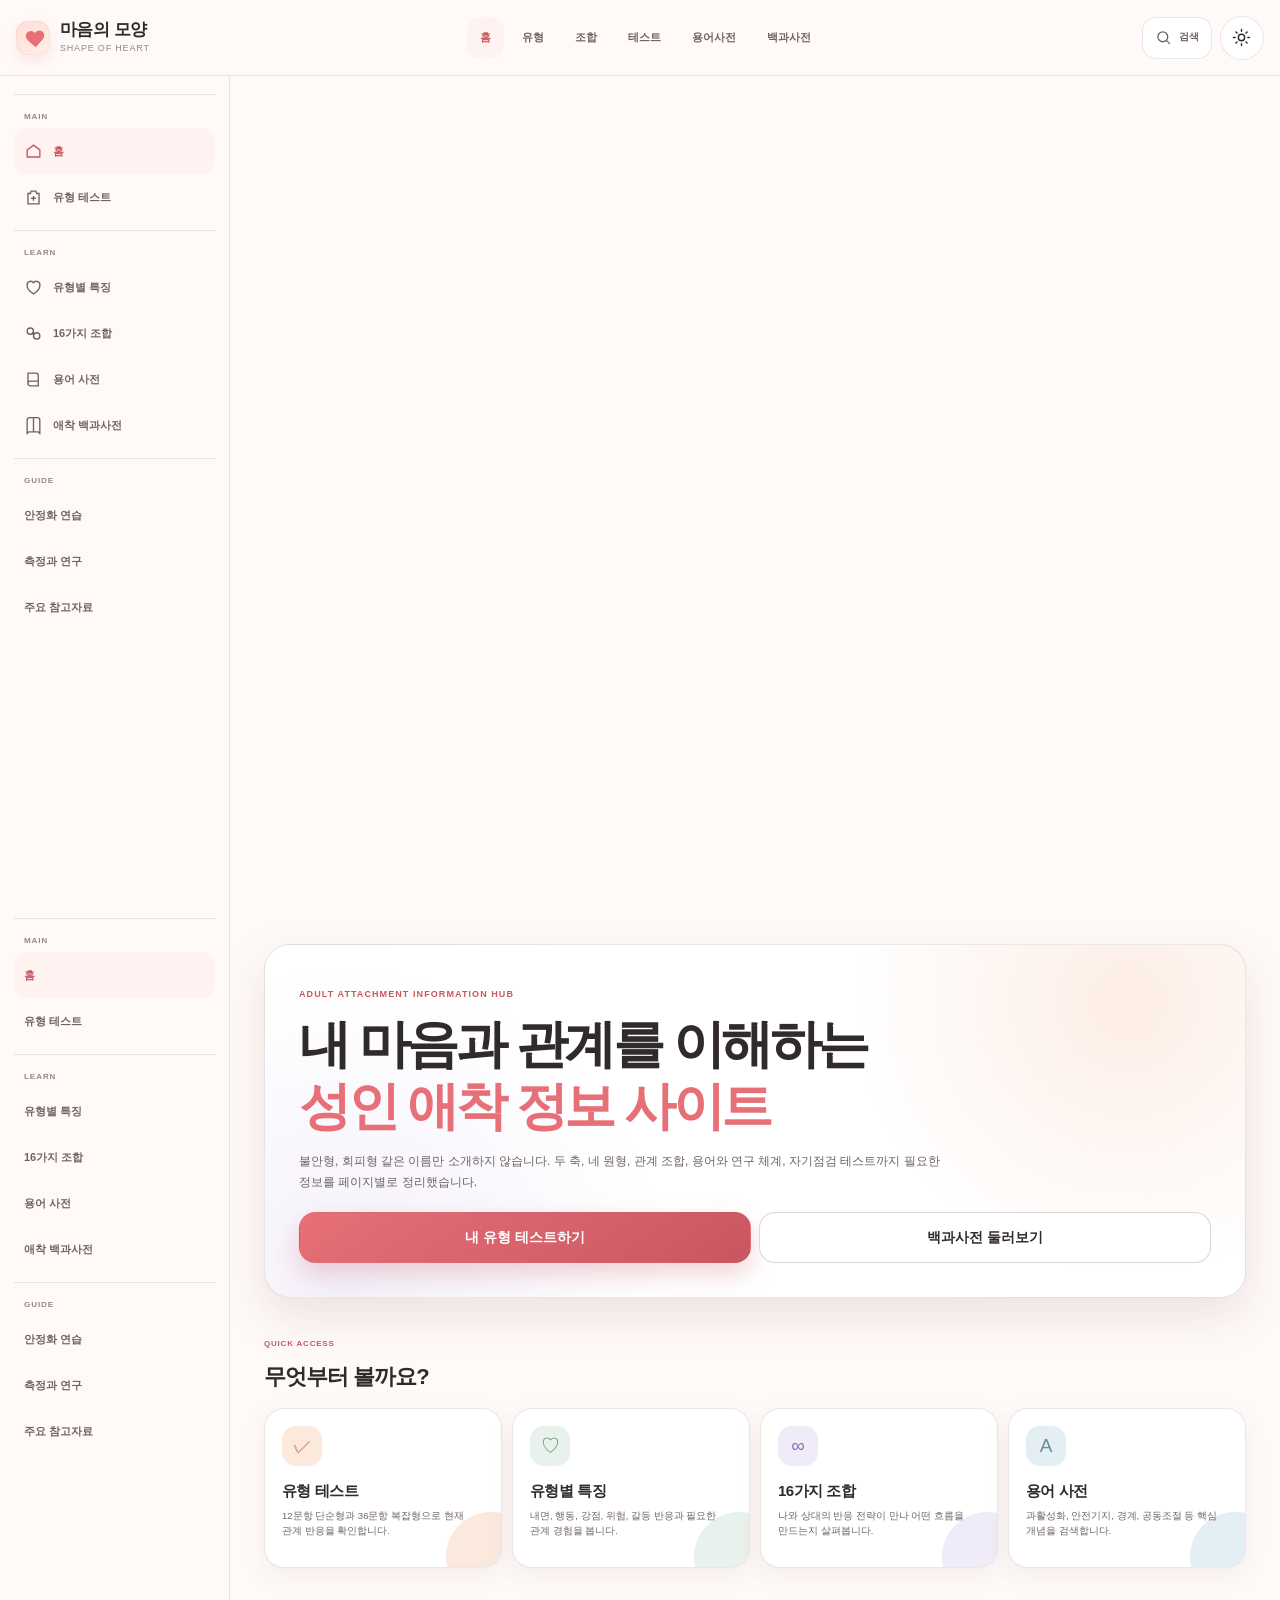
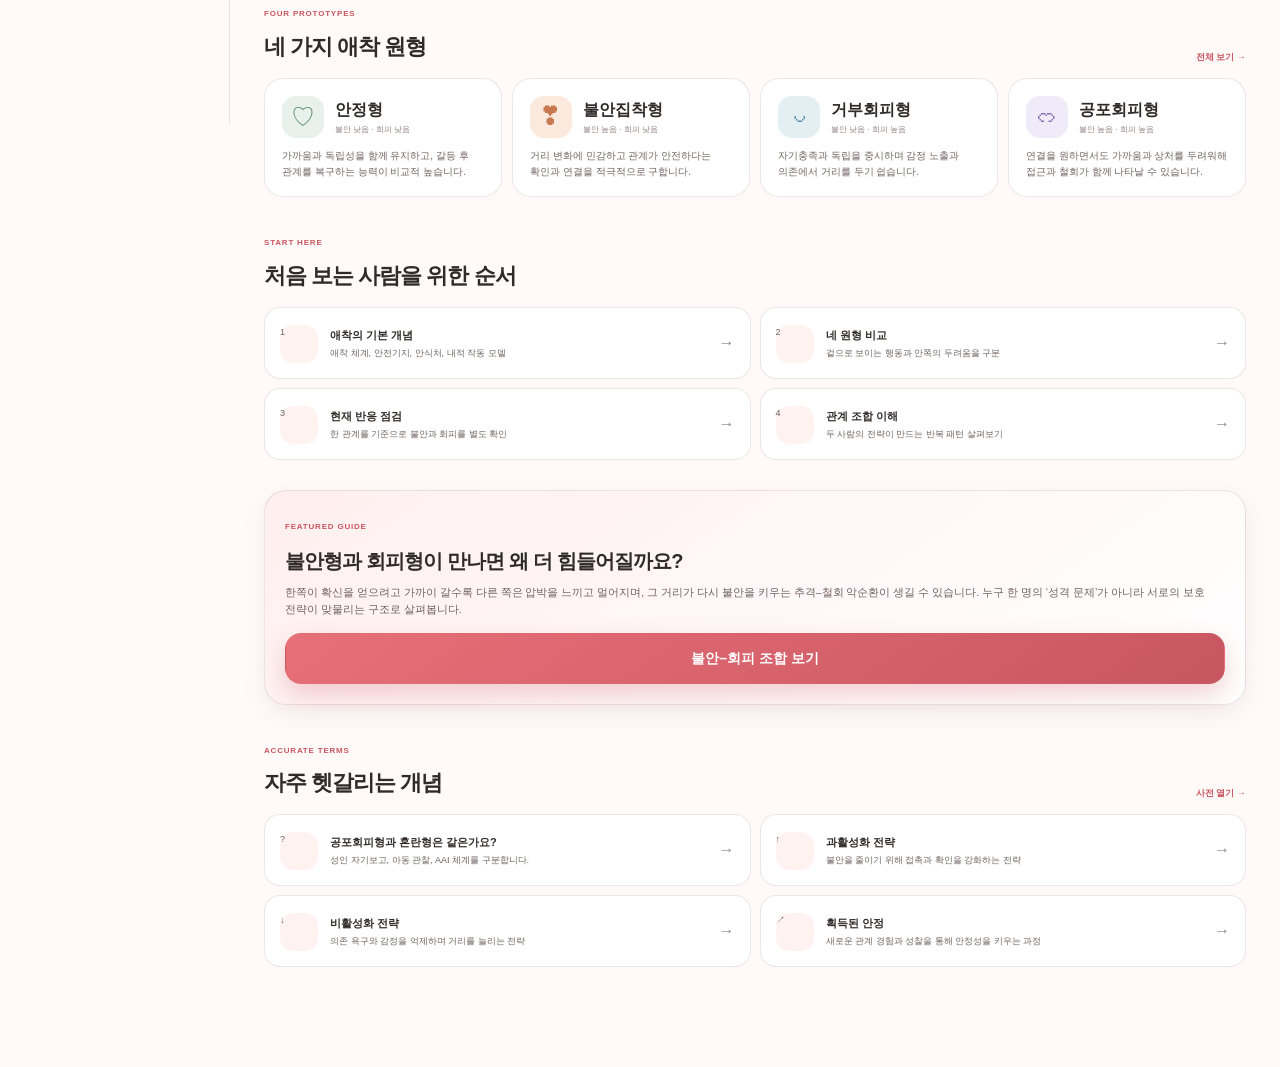
==== commit dc7edbae: "refactor: transform landing page into mobile-first website dashboard" ====
--- a/index.html
+++ b/index.html
@@ -5,350 +5,190 @@
   <meta name="viewport" content="width=device-width, initial-scale=1, viewport-fit=cover">
   <meta name="theme-color" content="#fff8f6">
   <meta name="color-scheme" content="light dark">
-  <meta name="description" content="마음의 모양은 성인 애착을 불안과 회피의 두 축으로 이해하는 모바일 우선 관계 안내서입니다.">
-  <meta name="keywords" content="성인애착, 애착유형, 불안형, 회피형, 안정형, 공포회피형, 관계심리">
-  <meta name="author" content="Shape of Heart">
+  <meta name="description" content="마음의 모양은 성인 애착 유형, 관계 조합, 용어 사전과 자기점검 테스트를 제공하는 모바일 우선 정보 웹사이트입니다.">
+  <meta name="keywords" content="성인애착, 애착유형, 불안형, 회피형, 안정형, 공포회피형, 애착 테스트, 관계 조합">
   <meta property="og:type" content="website">
-  <meta property="og:title" content="마음의 모양 · Shape of Heart">
-  <meta property="og:description" content="사랑 앞에서 달라지는 내 마음의 모양을, 낙인 대신 두 개의 축으로 살펴보세요.">
+  <meta property="og:title" content="마음의 모양 · 성인 애착 정보 사이트">
+  <meta property="og:description" content="유형, 조합, 테스트, 용어사전까지 한곳에서 살펴보세요.">
   <meta property="og:url" content="https://kyungminkim11.github.io/shape-of-heart/">
-  <meta name="twitter:card" content="summary">
-  <title>마음의 모양 · 성인 애착 안내서</title>
+  <title>마음의 모양 · 성인 애착 정보 사이트</title>
   <link rel="manifest" href="manifest.webmanifest">
   <link rel="icon" href="assets/icon.svg" type="image/svg+xml">
   <link rel="stylesheet" href="styles.css">
+  <link rel="stylesheet" href="site.css">
   <script>
     try {
       const saved = localStorage.getItem('soh-theme');
-      if (saved === 'dark' || (!saved && matchMedia('(prefers-color-scheme: dark)').matches)) {
-        document.documentElement.dataset.theme = 'dark';
-      }
+      if (saved === 'dark' || (!saved && matchMedia('(prefers-color-scheme: dark)').matches)) document.documentElement.dataset.theme = 'dark';
     } catch (_) {}
   </script>
 </head>
-<body>
+<body class="site-page">
   <a class="skip-link" href="#main">본문으로 바로가기</a>
 
-  <header class="topbar" data-elevate>
-    <a class="brand" href="#home" aria-label="마음의 모양 홈">
-      <span class="brand-mark" aria-hidden="true"><span></span></span>
-      <span class="brand-copy"><strong>마음의 모양</strong><small>Shape of Heart</small></span>
-    </a>
-    <button class="icon-button" id="themeToggle" type="button" aria-label="화면 테마 변경" aria-pressed="false">
-      <svg class="sun-icon" viewBox="0 0 24 24" aria-hidden="true"><circle cx="12" cy="12" r="4"/><path d="M12 2v2M12 20v2M4.93 4.93l1.42 1.42M17.66 17.66l1.41 1.41M2 12h2M20 12h2M4.93 19.07l1.42-1.42M17.66 6.34l1.41-1.41"/></svg>
-      <svg class="moon-icon" viewBox="0 0 24 24" aria-hidden="true"><path d="M20.5 14.2A8.5 8.5 0 0 1 9.8 3.5a8.5 8.5 0 1 0 10.7 10.7Z"/></svg>
-    </button>
+  <header class="site-header">
+    <div class="site-header-left">
+      <button class="site-menu-button" id="menuButton" type="button" aria-label="전체 메뉴 열기" aria-expanded="false">
+        <svg viewBox="0 0 24 24" aria-hidden="true"><path d="M4 7h16M4 12h16M4 17h16"/></svg>
+      </button>
+      <a class="brand" href="./" aria-label="마음의 모양 홈">
+        <span class="brand-mark" aria-hidden="true"><span></span></span>
+        <span class="brand-copy"><strong>마음의 모양</strong><small>Shape of Heart</small></span>
+      </a>
+    </div>
+
+    <nav class="site-desktop-nav" aria-label="주요 메뉴">
+      <a href="./" class="active">홈</a>
+      <a href="types.html">유형</a>
+      <a href="pairings.html">조합</a>
+      <a href="tests.html">테스트</a>
+      <a href="glossary.html">용어사전</a>
+      <a href="encyclopedia.html">백과사전</a>
+    </nav>
+
+    <div class="site-header-actions">
+      <button class="site-search-button" id="searchButton" type="button" aria-label="사이트 검색 열기">
+        <svg viewBox="0 0 24 24" aria-hidden="true"><circle cx="11" cy="11" r="7"/><path d="m16 16 5 5"/></svg>
+        <span>검색</span>
+      </button>
+      <button class="icon-button" id="themeToggle" type="button" aria-label="화면 테마 변경" aria-pressed="false">
+        <svg class="sun-icon" viewBox="0 0 24 24" aria-hidden="true"><circle cx="12" cy="12" r="4"/><path d="M12 2v2M12 20v2M4.93 4.93l1.42 1.42M17.66 17.66l1.41 1.41M2 12h2M20 12h2M4.93 19.07l1.42-1.42M17.66 6.34l1.41-1.41"/></svg>
+        <svg class="moon-icon" viewBox="0 0 24 24" aria-hidden="true"><path d="M20.5 14.2A8.5 8.5 0 0 1 9.8 3.5a8.5 8.5 0 1 0 10.7 10.7Z"/></svg>
+      </button>
+    </div>
   </header>
 
-  <main id="main">
-    <section class="hero section" id="home" data-section="home">
-      <div class="hero-glow glow-one" aria-hidden="true"></div>
-      <div class="hero-glow glow-two" aria-hidden="true"></div>
-      <div class="eyebrow reveal"><span class="eyebrow-dot"></span>연애 MBTI가 아닌, 관계를 이해하는 지도</div>
-      <h1 class="reveal">사랑 앞에서 달라지는<br><em>내 마음의 모양</em></h1>
-      <p class="hero-copy reveal">누군가는 더 가까이 다가가고, 누군가는 잠시 멀어집니다. 마음의 모양은 사람을 네 상자에 가두지 않고 <strong>애착 불안</strong>과 <strong>애착 회피</strong>라는 두 축으로 관계의 반응을 살펴봅니다.</p>
-      <div class="hero-actions reveal">
-        <a class="button button-primary" href="#check">내 반응 살펴보기 <span aria-hidden="true">→</span></a>
-        <a class="button button-ghost" href="#axes">두 축부터 이해하기</a>
+  <div class="site-overlay" id="siteOverlay"></div>
+  <aside class="site-sidebar" id="siteSidebar" aria-label="전체 메뉴">
+    <div class="sidebar-top">
+      <a class="brand" href="./"><span class="brand-mark" aria-hidden="true"><span></span></span><span class="brand-copy"><strong>마음의 모양</strong><small>Information Hub</small></span></a>
+      <button class="sidebar-close" id="sidebarClose" type="button" aria-label="메뉴 닫기">×</button>
+    </div>
+    <div class="sidebar-group">
+      <span class="sidebar-label">MAIN</span>
+      <a href="./" class="active"><svg viewBox="0 0 24 24"><path d="m4 10 8-6 8 6v9H4Z"/></svg>홈</a>
+      <a href="tests.html"><svg viewBox="0 0 24 24"><path d="M9 4h6l1 3h3v13H5V7h3Z"/><path d="M9 13h6M12 10v6"/></svg>유형 테스트</a>
+    </div>
+    <div class="sidebar-group">
+      <span class="sidebar-label">LEARN</span>
+      <a href="types.html"><svg viewBox="0 0 24 24"><path d="M12 20S4 15.5 4 9.5A4.5 4.5 0 0 1 12 6a4.5 4.5 0 0 1 8 3.5C20 15.5 12 20 12 20Z"/></svg>유형별 특징</a>
+      <a href="pairings.html"><svg viewBox="0 0 24 24"><path d="M8 13a4 4 0 1 1 0-8 4 4 0 0 1 0 8Zm8 6a4 4 0 1 1 0-8 4 4 0 0 1 0 8Z"/><path d="m10.5 10.5 3 3"/></svg>16가지 조합</a>
+      <a href="glossary.html"><svg viewBox="0 0 24 24"><path d="M5 4h10a3 3 0 0 1 3 3v13H8a3 3 0 0 1-3-3Zm0 13a3 3 0 0 1 3-3h10"/></svg>용어 사전</a>
+      <a href="encyclopedia.html"><svg viewBox="0 0 24 24"><path d="M4 5a3 3 0 0 1 3-3h5v18H7a3 3 0 0 0-3 3Zm16 0a3 3 0 0 0-3-3h-5v18h5a3 3 0 0 1 3 3Z"/></svg>애착 백과사전</a>
+    </div>
+    <div class="sidebar-group">
+      <span class="sidebar-label">GUIDE</span>
+      <a href="encyclopedia.html#growth">안정화 연습</a>
+      <a href="encyclopedia.html#measurement">측정과 연구</a>
+      <a href="encyclopedia.html#research">주요 참고자료</a>
+    </div>
+  </aside>
+
+  <div class="site-layout">
+    <aside class="site-sidebar" aria-label="데스크톱 사이드 메뉴">
+      <div class="sidebar-group">
+        <span class="sidebar-label">MAIN</span>
+        <a href="./" class="active">홈</a>
+        <a href="tests.html">유형 테스트</a>
       </div>
+      <div class="sidebar-group">
+        <span class="sidebar-label">LEARN</span>
+        <a href="types.html">유형별 특징</a>
+        <a href="pairings.html">16가지 조합</a>
+        <a href="glossary.html">용어 사전</a>
+        <a href="encyclopedia.html">애착 백과사전</a>
+      </div>
+      <div class="sidebar-group">
+        <span class="sidebar-label">GUIDE</span>
+        <a href="encyclopedia.html#growth">안정화 연습</a>
+        <a href="encyclopedia.html#measurement">측정과 연구</a>
+        <a href="encyclopedia.html#research">주요 참고자료</a>
+      </div>
+    </aside>
 
-      <div class="heart-orbit reveal" aria-label="애착 불안과 회피의 네 조합을 표현한 장식">
-        <div class="orbit-label orbit-secure"><b>안정</b><span>편안한 연결</span></div>
-        <div class="orbit-label orbit-anxious"><b>불안집착</b><span>가까이 더</span></div>
-        <div class="heart-illustration" aria-hidden="true">
-          <span class="heart-piece left"></span><span class="heart-piece right"></span>
-          <span class="heart-spark s1"></span><span class="heart-spark s2"></span><span class="heart-spark s3"></span>
-        </div>
-        <div class="orbit-label orbit-dismissive"><b>거부회피</b><span>거리 두기</span></div>
-        <div class="orbit-label orbit-fearful"><b>공포회피</b><span>다가감과 멀어짐</span></div>
-      </div>
+    <main class="site-main" id="main">
+      <div class="dashboard">
+        <section class="dashboard-welcome">
+          <small>ADULT ATTACHMENT INFORMATION HUB</small>
+          <h1>내 마음과 관계를 이해하는<br><em>성인 애착 정보 사이트</em></h1>
+          <p>불안형, 회피형 같은 이름만 소개하지 않습니다. 두 축, 네 원형, 관계 조합, 용어와 연구 체계, 자기점검 테스트까지 필요한 정보를 페이지별로 정리했습니다.</p>
+          <div class="dashboard-actions">
+            <a class="button button-primary" href="tests.html">내 유형 테스트하기</a>
+            <a class="button button-ghost" href="encyclopedia.html">백과사전 둘러보기</a>
+          </div>
+        </section>
 
-      <aside class="notice-card reveal" role="note">
-        <span class="notice-icon" aria-hidden="true">i</span>
-        <p><strong>먼저 기억해 주세요.</strong> 애착은 성격표나 진단명이 아닙니다. 상대와 상황, 관계의 안전성에 따라 달라질 수 있고 새로운 경험을 통해 변화할 수 있습니다.</p>
-      </aside>
-    </section>
+        <section class="dashboard-section">
+          <div class="dashboard-section-head"><div><span>QUICK ACCESS</span><h2>무엇부터 볼까요?</h2></div></div>
+          <div class="quick-grid">
+            <a class="quick-card test" href="tests.html"><span class="quick-card-icon">✓</span><h3>유형 테스트</h3><p>12문항 단순형과 36문항 복잡형으로 현재 관계 반응을 확인합니다.</p></a>
+            <a class="quick-card types" href="types.html"><span class="quick-card-icon">♡</span><h3>유형별 특징</h3><p>내면, 행동, 강점, 위험, 갈등 반응과 필요한 관계 경험을 봅니다.</p></a>
+            <a class="quick-card pair" href="pairings.html"><span class="quick-card-icon">∞</span><h3>16가지 조합</h3><p>나와 상대의 반응 전략이 만나 어떤 흐름을 만드는지 살펴봅니다.</p></a>
+            <a class="quick-card dictionary" href="glossary.html"><span class="quick-card-icon">A</span><h3>용어 사전</h3><p>과활성화, 안전기지, 경계, 공동조절 등 핵심 개념을 검색합니다.</p></a>
+          </div>
+        </section>
 
-    <section class="section soft-section" id="axes" data-section="axes">
-      <div class="section-heading reveal">
-        <span class="kicker">01 · TWO DIMENSIONS</span>
-        <h2>유형보다 먼저,<br>두 개의 축을 봅니다</h2>
-        <p>현대 성인 애착 자기보고 연구는 흔히 개인차를 불안과 회피의 연속선에서 이해합니다. 아래 조절 막대를 움직여 네 조합이 어떻게 달라지는지 확인해 보세요.</p>
-      </div>
+        <section class="dashboard-section">
+          <div class="dashboard-section-head"><div><span>FOUR PROTOTYPES</span><h2>네 가지 애착 원형</h2></div><a href="types.html">전체 보기 →</a></div>
+          <div class="type-preview-grid">
+            <a class="type-preview secure" href="types.html#secure"><div class="type-preview-top"><span class="type-preview-symbol">♡</span><div><h3>안정형</h3><small>불안 낮음 · 회피 낮음</small></div></div><p>가까움과 독립성을 함께 유지하고, 갈등 후 관계를 복구하는 능력이 비교적 높습니다.</p></a>
+            <a class="type-preview anxious" href="types.html#anxious"><div class="type-preview-top"><span class="type-preview-symbol">❣</span><div><h3>불안집착형</h3><small>불안 높음 · 회피 낮음</small></div></div><p>거리 변화에 민감하고 관계가 안전하다는 확인과 연결을 적극적으로 구합니다.</p></a>
+            <a class="type-preview dismissive" href="types.html#dismissive"><div class="type-preview-top"><span class="type-preview-symbol">◡</span><div><h3>거부회피형</h3><small>불안 낮음 · 회피 높음</small></div></div><p>자기충족과 독립을 중시하며 감정 노출과 의존에서 거리를 두기 쉽습니다.</p></a>
+            <a class="type-preview fearful" href="types.html#fearful"><div class="type-preview-top"><span class="type-preview-symbol">ෆ</span><div><h3>공포회피형</h3><small>불안 높음 · 회피 높음</small></div></div><p>연결을 원하면서도 가까움과 상처를 두려워해 접근과 철회가 함께 나타날 수 있습니다.</p></a>
+          </div>
+        </section>
 
-      <div class="axis-lab reveal">
-        <div class="matrix-wrap">
-          <div class="matrix" id="axisMatrix" role="img" aria-label="애착 불안과 회피 조합 좌표">
-            <span class="matrix-label top-left">불안집착</span>
-            <span class="matrix-label top-right">공포회피</span>
-            <span class="matrix-label bottom-left">안정</span>
-            <span class="matrix-label bottom-right">거부회피</span>
-            <span class="matrix-axis-label axis-y">불안 높음</span>
-            <span class="matrix-axis-label axis-x">회피 높음</span>
-            <span class="matrix-dot" id="matrixDot" aria-hidden="true"></span>
+        <section class="dashboard-section">
+          <div class="dashboard-section-head"><div><span>START HERE</span><h2>처음 보는 사람을 위한 순서</h2></div></div>
+          <div class="dashboard-list">
+            <a href="encyclopedia.html#foundations"><span class="dashboard-list-icon">1</span><div><b>애착의 기본 개념</b><span>애착 체계, 안전기지, 안식처, 내적 작동 모델</span></div><i>→</i></a>
+            <a href="types.html"><span class="dashboard-list-icon">2</span><div><b>네 원형 비교</b><span>겉으로 보이는 행동과 안쪽의 두려움을 구분</span></div><i>→</i></a>
+            <a href="tests.html"><span class="dashboard-list-icon">3</span><div><b>현재 반응 점검</b><span>한 관계를 기준으로 불안과 회피를 별도 확인</span></div><i>→</i></a>
+            <a href="pairings.html"><span class="dashboard-list-icon">4</span><div><b>관계 조합 이해</b><span>두 사람의 전략이 만드는 반복 패턴 살펴보기</span></div><i>→</i></a>
           </div>
-        </div>
+        </section>
 
-        <div class="sliders">
-          <label class="slider-card" for="anxietyRange">
-            <span class="slider-title"><b>애착 불안</b><output id="anxietyOutput">35</output></span>
-            <span class="slider-question">“상대가 나를 떠나거나 마음이 식으면 어떡하지?”</span>
-            <input id="anxietyRange" type="range" min="0" max="100" value="35" aria-describedby="anxietyHint">
-            <span class="range-ends" id="anxietyHint"><i>낮음</i><i>높음</i></span>
-          </label>
-          <label class="slider-card" for="avoidanceRange">
-            <span class="slider-title"><b>애착 회피</b><output id="avoidanceOutput">25</output></span>
-            <span class="slider-question">“누군가에게 기대거나 속마음을 보이는 게 불편하다.”</span>
-            <input id="avoidanceRange" type="range" min="0" max="100" value="25" aria-describedby="avoidanceHint">
-            <span class="range-ends" id="avoidanceHint"><i>낮음</i><i>높음</i></span>
-          </label>
-        </div>
+        <section class="dashboard-section">
+          <article class="dashboard-feature">
+            <small>FEATURED GUIDE</small>
+            <h3>불안형과 회피형이 만나면 왜 더 힘들어질까요?</h3>
+            <p>한쪽이 확신을 얻으려고 가까이 갈수록 다른 쪽은 압박을 느끼고 멀어지며, 그 거리가 다시 불안을 키우는 추격–철회 악순환이 생길 수 있습니다. 누구 한 명의 ‘성격 문제’가 아니라 서로의 보호 전략이 맞물리는 구조로 살펴봅니다.</p>
+            <a class="button button-primary" href="pairings.html?me=anxious&partner=dismissive">불안–회피 조합 보기</a>
+          </article>
+        </section>
 
-        <article class="live-result" id="axisLiveResult" aria-live="polite">
-          <span class="result-petal" aria-hidden="true"></span>
-          <div><small>현재 좌표에 가까운 원형</small><h3 id="axisTypeTitle">안정형 경향</h3><p id="axisTypeCopy">친밀감과 독립성을 함께 유지하며, 관계의 불확실성을 비교적 견딜 수 있는 조합입니다.</p></div>
-        </article>
-      </div>
-    </section>
-
-    <section class="section" id="types" data-section="types">
-      <div class="section-heading reveal">
-        <span class="kicker">02 · FOUR PROTOTYPES</span>
-        <h2>네 개의 상자가 아니라<br>네 가지 <em>원형</em></h2>
-        <p>각 유형은 고정된 정체성이 아니라 두 축의 조합을 이해하기 위한 대표적인 모습입니다. 한 사람 안에서도 관계와 시기에 따라 다른 반응이 나타날 수 있습니다.</p>
-      </div>
-
-      <div class="type-grid">
-        <article class="type-card secure reveal" data-type-card="secure">
-          <button class="type-summary" type="button" aria-expanded="false" aria-controls="detail-secure">
-            <span class="type-symbol" aria-hidden="true">♡</span>
-            <span class="type-heading"><small>불안 낮음 · 회피 낮음</small><strong>안정형</strong><em>Secure</em></span>
-            <span class="expand-icon" aria-hidden="true"></span>
-          </button>
-          <p class="type-tagline">“가까워도 괜찮고, 잠시 떨어져 있어도 우리 관계는 이어져.”</p>
-          <div class="type-detail" id="detail-secure" hidden>
-            <dl class="feature-list">
-              <div><dt>보이는 경향</dt><dd>감정과 필요를 비교적 직접 말하고, 갈등을 관계 전체의 붕괴로 해석하지 않습니다.</dd></div>
-              <div><dt>스트레스 상황</dt><dd>도움을 요청하거나 잠시 조절한 뒤 대화를 다시 이어가는 편입니다.</dd></div>
-              <div><dt>강점</dt><dd>친밀감과 자율성의 균형, 신뢰 회복, 명확한 경계 설정.</dd></div>
-              <div><dt>주의할 점</dt><dd>안정적이라고 항상 옳거나 상처받지 않는 것은 아닙니다. 관계의 실제 문제는 별도로 봐야 합니다.</dd></div>
-            </dl>
-            <div class="phrase-box"><span>도움이 되는 말</span><q>지금은 조금 진정할 시간이 필요해. 오늘 저녁에 다시 이야기하자.</q></div>
+        <section class="dashboard-section">
+          <div class="dashboard-section-head"><div><span>ACCURATE TERMS</span><h2>자주 헷갈리는 개념</h2></div><a href="glossary.html">사전 열기 →</a></div>
+          <div class="dashboard-list">
+            <a href="glossary.html?q=공포회피"><span class="dashboard-list-icon">?</span><div><b>공포회피형과 혼란형은 같은가요?</b><span>성인 자기보고, 아동 관찰, AAI 체계를 구분합니다.</span></div><i>→</i></a>
+            <a href="glossary.html?q=과활성화"><span class="dashboard-list-icon">↑</span><div><b>과활성화 전략</b><span>불안을 줄이기 위해 접촉과 확인을 강화하는 전략</span></div><i>→</i></a>
+            <a href="glossary.html?q=비활성화"><span class="dashboard-list-icon">↓</span><div><b>비활성화 전략</b><span>의존 욕구와 감정을 억제하며 거리를 늘리는 전략</span></div><i>→</i></a>
+            <a href="glossary.html?q=획득된 안정"><span class="dashboard-list-icon">↗</span><div><b>획득된 안정</b><span>새로운 관계 경험과 성찰을 통해 안정성을 키우는 과정</span></div><i>→</i></a>
           </div>
-        </article>
-
-        <article class="type-card anxious reveal" data-type-card="anxious">
-          <button class="type-summary" type="button" aria-expanded="false" aria-controls="detail-anxious">
-            <span class="type-symbol" aria-hidden="true">❣</span>
-            <span class="type-heading"><small>불안 높음 · 회피 낮음</small><strong>불안집착형</strong><em>Preoccupied</em></span>
-            <span class="expand-icon" aria-hidden="true"></span>
-          </button>
-          <p class="type-tagline">“관계가 괜찮다는 확신이 필요해. 작은 변화도 놓치기 어려워.”</p>
-          <div class="type-detail" id="detail-anxious" hidden>
-            <dl class="feature-list">
-              <div><dt>보이는 경향</dt><dd>답장, 말투, 거리감의 변화를 빠르게 감지하고 확인이나 안심을 적극적으로 구합니다.</dd></div>
-              <div><dt>스트레스 상황</dt><dd>애착 체계를 과활성화해 반추, 반복 연락, 즉각적인 해결 요구가 커질 수 있습니다.</dd></div>
-              <div><dt>강점</dt><dd>관계 신호에 민감하고 연결과 화해를 중요하게 여기며 정서적으로 깊이 관여합니다.</dd></div>
-              <div><dt>주의할 점</dt><dd>느낌을 사실로 확정하거나 상대의 즉각적 반응만으로 관계 전체를 판단하지 않도록 구분이 필요합니다.</dd></div>
-            </dl>
-            <div class="phrase-box"><span>도움이 되는 말</span><q>답장이 늦어지면 내가 불안해져. 바쁜 날에는 짧게라도 알려줄 수 있을까?</q></div>
-          </div>
-        </article>
-
-        <article class="type-card dismissive reveal" data-type-card="dismissive">
-          <button class="type-summary" type="button" aria-expanded="false" aria-controls="detail-dismissive">
-            <span class="type-symbol" aria-hidden="true">◡</span>
-            <span class="type-heading"><small>불안 낮음 · 회피 높음</small><strong>거부회피형</strong><em>Dismissing</em></span>
-            <span class="expand-icon" aria-hidden="true"></span>
-          </button>
-          <p class="type-tagline">“내 일은 내가 해결하는 편이 편해. 가까움이 부담이 될 때가 있어.”</p>
-          <div class="type-detail" id="detail-dismissive" hidden>
-            <dl class="feature-list">
-              <div><dt>보이는 경향</dt><dd>독립성을 강조하고 감정적 의존이나 자기개방을 부담스럽게 느낄 수 있습니다.</dd></div>
-              <div><dt>스트레스 상황</dt><dd>애착 체계를 비활성화해 감정을 축소하고 대화나 접촉에서 물러날 수 있습니다.</dd></div>
-              <div><dt>강점</dt><dd>자기조절과 문제 해결, 독립적인 판단, 관계 밖의 삶을 유지하는 능력.</dd></div>
-              <div><dt>주의할 점</dt><dd>감정을 없다고 처리하거나 일방적으로 잠수하면 상대의 불안과 관계 손상이 커질 수 있습니다.</dd></div>
-            </dl>
-            <div class="phrase-box"><span>도움이 되는 말</span><q>지금은 압도돼서 한 시간만 혼자 정리하고 싶어. 피하려는 건 아니고, 9시에 돌아올게.</q></div>
-          </div>
-        </article>
-
-        <article class="type-card fearful reveal" data-type-card="fearful">
-          <button class="type-summary" type="button" aria-expanded="false" aria-controls="detail-fearful">
-            <span class="type-symbol" aria-hidden="true">ෆ</span>
-            <span class="type-heading"><small>불안 높음 · 회피 높음</small><strong>공포회피형</strong><em>Fearful</em></span>
-            <span class="expand-icon" aria-hidden="true"></span>
-          </button>
-          <p class="type-tagline">“사랑받고 싶지만, 가까워질수록 상처받을까 두려워.”</p>
-          <div class="type-detail" id="detail-fearful" hidden>
-            <dl class="feature-list">
-              <div><dt>보이는 경향</dt><dd>친밀함을 바라면서도 신뢰와 의존을 두려워해 접근과 철회가 함께 나타날 수 있습니다.</dd></div>
-              <div><dt>스트레스 상황</dt><dd>붙잡기와 밀어내기, 강한 감정과 차단이 교대로 나타나 스스로도 욕구가 혼란스러울 수 있습니다.</dd></div>
-              <div><dt>강점</dt><dd>관계의 복잡한 감정을 섬세하게 감지하며 안전이 확보되면 깊은 연결을 만들 수 있습니다.</dd></div>
-              <div><dt>주의할 점</dt><dd>‘혼란형’과 자동으로 같은 말은 아닙니다. 성인 자기보고의 공포회피와 아동 관찰 분류는 구분해야 합니다.</dd></div>
-            </dl>
-            <div class="phrase-box"><span>도움이 되는 말</span><q>가까워지고 싶은 마음과 무서운 마음이 같이 있어. 천천히 확인하며 가고 싶어.</q></div>
-          </div>
-        </article>
-      </div>
-    </section>
-
-    <section class="section check-section" id="check" data-section="check">
-      <div class="section-heading reveal">
-        <span class="kicker">03 · REFLECTION CHECK</span>
-        <h2>요즘 관계 속<br>나의 반응 살펴보기</h2>
-        <p>최근 가까운 관계 하나를 떠올리고 응답해 주세요. 총 12문항이며 결과는 기기에만 저장됩니다.</p>
-      </div>
-
-      <div class="check-disclaimer reveal">
-        <b>교육용 자기점검</b>
-        <p>아래 문항은 이해를 돕기 위해 자체 구성한 것으로 ECR-R 등 표준화 검사가 아니며, 심리 진단이나 상담을 대신하지 않습니다.</p>
-      </div>
-
-      <div class="quiz-shell reveal" id="quizShell">
-        <div class="quiz-intro" id="quizIntro">
-          <div class="mini-heart" aria-hidden="true">♡</div>
-          <h3>답을 잘 고르려 하지 않아도 괜찮아요</h3>
-          <p>평소의 이상적인 모습보다, 최근 몇 달간 실제로 자주 나타난 반응에 가깝게 선택해 보세요.</p>
-          <ul class="privacy-list">
-            <li><span aria-hidden="true">✓</span>약 2~3분</li>
-            <li><span aria-hidden="true">✓</span>로그인 없음</li>
-            <li><span aria-hidden="true">✓</span>서버 전송 없음</li>
-          </ul>
-          <button class="button button-primary button-wide" id="startQuiz" type="button">시작하기</button>
-        </div>
-
-        <form class="quiz-form" id="quizForm" hidden>
-          <div class="quiz-topline">
-            <button class="text-button" id="quizBack" type="button" aria-label="이전 문항">← 이전</button>
-            <span id="quizCounter">1 / 12</span>
-            <button class="text-button muted" id="quitQuiz" type="button">나가기</button>
-          </div>
-          <div class="progress-track" role="progressbar" aria-valuemin="1" aria-valuemax="12" aria-valuenow="1" aria-label="자가점검 진행률"><span id="quizProgress"></span></div>
-          <fieldset class="question-card" id="questionCard">
-            <legend id="questionText"></legend>
-            <p id="questionHint"></p>
-            <div class="answer-scale" id="answerScale"></div>
-          </fieldset>
-        </form>
-
-        <section class="quiz-result" id="quizResult" aria-live="polite" hidden>
-          <span class="result-label">나의 현재 관계 반응</span>
-          <h3 id="resultTitle">안정형에 가까운 조합</h3>
-          <p id="resultLead"></p>
-          <div class="result-matrix matrix" id="resultMatrix" role="img" aria-label="자가점검 결과 좌표">
-            <span class="matrix-label top-left">불안집착</span><span class="matrix-label top-right">공포회피</span>
-            <span class="matrix-label bottom-left">안정</span><span class="matrix-label bottom-right">거부회피</span>
-            <span class="matrix-dot" id="resultDot" aria-hidden="true"></span>
-          </div>
-          <div class="score-pills">
-            <div><span>애착 불안</span><b id="resultAnxiety">0</b><i id="resultAnxietyText">낮은 편</i></div>
-            <div><span>애착 회피</span><b id="resultAvoidance">0</b><i id="resultAvoidanceText">낮은 편</i></div>
-          </div>
-          <div class="result-insights" id="resultInsights"></div>
-          <div class="result-caution"><b>이 결과가 말하지 않는 것</b><p>당신의 성격, 상대의 잘못, 관계의 미래를 확정하지 않습니다. 특정 관계에서 최근 나타난 반응을 돌아보는 출발점입니다.</p></div>
-          <div class="result-actions">
-            <button class="button button-primary" id="shareResult" type="button">결과 공유</button>
-            <button class="button button-ghost" id="restartQuiz" type="button">다시 해보기</button>
-          </div>
-          <p class="share-status" id="shareStatus" role="status"></p>
         </section>
       </div>
-    </section>
+    </main>
+  </div>
 
-    <section class="section" id="guide" data-section="guide">
-      <div class="section-heading reveal">
-        <span class="kicker">04 · RELATIONSHIP LOOP</span>
-        <h2>누가 더 나빠서가 아니라,<br>반응이 서로를 자극할 때</h2>
-        <p>불안이 높은 사람과 회피가 높은 사람이 만났을 때 흔히 나타나는 ‘추격–철회’의 흐름입니다. 모든 관계에 적용되는 공식은 아닙니다.</p>
-      </div>
-
-      <div class="loop-timeline reveal" aria-label="불안 회피 악순환 4단계">
-        <article><span>1</span><div><small>신호</small><h3>연락이나 말투가 달라짐</h3><p>불안 쪽은 거리감을 빠르게 감지하고, 회피 쪽은 압박의 가능성을 감지합니다.</p></div></article>
-        <article><span>2</span><div><small>과활성화</small><h3>확인하고 붙잡음</h3><p>“왜 그래?”, “우리 괜찮아?”처럼 답을 빨리 얻으려는 행동이 커집니다.</p></div></article>
-        <article><span>3</span><div><small>비활성화</small><h3>부담을 느끼고 물러남</h3><p>대화를 줄이거나 혼자 있으려 하면서 상대의 불안은 더 커질 수 있습니다.</p></div></article>
-        <article><span>4</span><div><small>강화</small><h3>더 쫓고, 더 멀어짐</h3><p>각자의 보호 전략이 상대에게는 가장 두려운 신호가 되며 악순환이 반복됩니다.</p></div></article>
-      </div>
-
-      <div class="repair-card reveal">
-        <span class="repair-icon" aria-hidden="true">↻</span>
-        <div><small>LOOP BREAKER</small><h3>거리에는 <em>돌아올 시간</em>을,<br>확인에는 <em>구체적인 요청</em>을</h3></div>
-        <div class="repair-examples">
-          <p><b>막연한 철회 대신</b>“30분 동안 정리하고 9시에 다시 이야기할게.”</p>
-          <p><b>반복 확인 대신</b>“오늘 연락이 줄어서 불안했어. 바쁠 땐 한마디 알려줄 수 있을까?”</p>
-        </div>
-      </div>
-
-      <div class="toolkit-heading reveal"><small>SECURE PRACTICE</small><h3>조금 더 안정적인 방향으로 가는 연습</h3></div>
-      <div class="toolkit-grid">
-        <article class="tool-card reveal"><span>01</span><h4>사실과 해석 분리하기</h4><p><b>사실:</b> 4시간 동안 답장이 없다.<br><b>해석:</b> 나를 싫어하게 됐다.<br><b>확인:</b> 다른 가능성도 있는가?</p></article>
-        <article class="tool-card reveal"><span>02</span><h4>감정에 이름 붙이기</h4><p>“화나” 아래에 있는 불안, 외로움, 압도감, 수치심을 더 정확히 말하면 공격과 회피가 줄어듭니다.</p></article>
-        <article class="tool-card reveal"><span>03</span><h4>요청을 행동으로 말하기</h4><p>“잘해줘”보다 “늦어질 때 메시지 한 줄 남겨줘”처럼 상대가 실행할 수 있는 문장으로 바꿉니다.</p></article>
-        <article class="tool-card reveal"><span>04</span><h4>타임아웃에 복귀 약속 넣기</h4><p>잠시 멈추는 것은 괜찮습니다. 다만 언제, 어떤 방식으로 대화를 재개할지 함께 정합니다.</p></article>
-        <article class="tool-card reveal"><span>05</span><h4>경계를 처벌로 쓰지 않기</h4><p>경계는 나의 행동 기준입니다. 침묵, 차단, 이별 위협으로 상대를 움직이는 수단과는 다릅니다.</p></article>
-        <article class="tool-card reveal"><span>06</span><h4>반복 패턴을 기록하기</h4><p>촉발 사건 → 몸의 반응 → 생각 → 행동 → 결과를 짧게 적으면 자동 반응 사이에 선택지가 생깁니다.</p></article>
-      </div>
-    </section>
-
-    <section class="section soft-section" id="learn" data-section="learn">
-      <div class="section-heading reveal">
-        <span class="kicker">05 · ACCURATE TERMS</span>
-        <h2>비슷해 보여도<br>같은 말은 아닙니다</h2>
-        <p>온라인 설명에서 가장 자주 섞이는 세 연구 체계를 분리했습니다.</p>
-      </div>
-
-      <div class="system-cards">
-        <article class="system-card reveal"><span>아동 관찰</span><h3>낯선 상황 절차</h3><p>영유아가 보호자와 분리되고 재결합할 때 보이는 행동을 관찰합니다.</p><ul><li>안정형</li><li>회피형</li><li>저항·양가형</li><li>혼란형</li></ul></article>
-        <article class="system-card reveal"><span>성인 자기보고</span><h3>연애 애착의 두 차원</h3><p>친밀 관계에서 느끼는 불안과 회피를 설문으로 측정합니다.</p><ul><li>애착 불안</li><li>애착 회피</li><li>네 원형은 두 축의 조합</li></ul></article>
-        <article class="system-card reveal"><span>성인 면접</span><h3>AAI 담화 분류</h3><p>어린 시절 경험을 말하는 방식의 일관성, 몰두, 이상화, 미해결 상태 등을 평가합니다.</p><ul><li>안정·자율</li><li>무시</li><li>몰두</li><li>미해결·혼란</li></ul></article>
-      </div>
-
-      <div class="myth-list reveal">
-        <details><summary><span>“회피형은 사랑하지 않아서 멀어지나요?”</span><i></i></summary><p>그렇게 단정할 수 없습니다. 감정이 커지거나 의존이 위협적으로 느껴질 때 거리를 두는 조절 전략일 수 있습니다. 다만 이유가 무엇이든 반복적인 잠수나 무시는 별도의 행동 책임으로 다뤄야 합니다.</p></details>
-        <details><summary><span>“불안형은 애정이 많아서 그런 건가요?”</span><i></i></summary><p>애정의 양보다 관계의 가용성과 반응성을 확신하기 어려운 상태에 가깝습니다. 실제로 불안정한 상대를 만난 상황인지, 개인의 지속적 경향인지도 함께 살펴야 합니다.</p></details>
-        <details><summary><span>“공포회피형과 혼란형은 같은 말인가요?”</span><i></i></summary><p>완전히 같은 말로 쓰면 부정확합니다. 공포회피형은 성인 자기보고의 높은 불안·높은 회피 조합이고, 혼란형은 원래 아동 행동 관찰에서 나온 분류입니다.</p></details>
-        <details><summary><span>“애착 유형은 평생 변하지 않나요?”</span><i></i></summary><p>비교적 지속되는 경향은 있을 수 있지만 고정된 운명은 아닙니다. 관계마다 다르게 나타날 수 있고, 일관된 안전 경험과 의식적인 연습, 상담 등을 통해 변화할 수 있습니다.</p></details>
-        <details><summary><span>“유형을 알면 상대의 행동을 모두 설명할 수 있나요?”</span><i></i></summary><p>아닙니다. 거짓말, 외도, 폭언, 통제, 강압, 반복적인 약속 위반은 애착 라벨로 덮어서는 안 됩니다. 애착은 맥락을 이해하는 하나의 렌즈일 뿐입니다.</p></details>
-      </div>
-    </section>
-
-    <section class="section sources-section" id="sources">
-      <div class="section-heading reveal">
-        <span class="kicker">SOURCES & SAFETY</span>
-        <h2>근거와 이용 안내</h2>
-        <p>대중적인 유형 설명만 반복하지 않고, 성인 애착 연구의 주요 모델과 측정 체계를 구분해 구성했습니다.</p>
-      </div>
-      <div class="source-list reveal">
-        <a href="https://pubmed.ncbi.nlm.nih.gov/3572722/" target="_blank" rel="noopener noreferrer"><span>1987</span><div><b>Hazan & Shaver</b><p>Romantic love conceptualized as an attachment process</p></div><i>↗</i></a>
-        <a href="https://pubmed.ncbi.nlm.nih.gov/1920064/" target="_blank" rel="noopener noreferrer"><span>1991</span><div><b>Bartholomew & Horowitz</b><p>Attachment styles among young adults: a four-category model</p></div><i>↗</i></a>
-        <a href="https://labs.psychology.illinois.edu/~rcfraley/measures/ecrr.htm" target="_blank" rel="noopener noreferrer"><span>ECR-R</span><div><b>Fraley, Waller & Brennan</b><p>Experiences in Close Relationships—Revised</p></div><i>↗</i></a>
-        <a href="https://labs.psychology.illinois.edu/~rcfraley/measures/relstructures.htm" target="_blank" rel="noopener noreferrer"><span>ECR-RS</span><div><b>Fraley and colleagues</b><p>Relationship-specific attachment structures</p></div><i>↗</i></a>
-        <a href="https://pmc.ncbi.nlm.nih.gov/articles/PMC4845754/" target="_blank" rel="noopener noreferrer"><span>REVIEW</span><div><b>Adult attachment and emotion regulation</b><p>불안의 과활성화와 회피의 비활성화 전략</p></div><i>↗</i></a>
-      </div>
-      <aside class="safety-box reveal">
-        <h3>도움이 급하게 필요한 상황이라면</h3>
-        <p>폭력, 위협, 강압, 스토킹, 자해 위험이 있는 상황은 애착 유형 분석보다 안전 확보가 먼저입니다. 신뢰할 수 있는 주변 사람과 지역의 전문기관 또는 긴급 서비스에 도움을 요청하세요.</p>
-      </aside>
-    </section>
-  </main>
-
-  <footer class="footer">
-    <div class="footer-heart" aria-hidden="true">♡</div>
-    <strong>마음의 모양</strong>
-    <p>사람을 분류하기보다, 관계 속 반응을 이해하기 위해.</p>
-    <nav aria-label="하단 정보"><a href="#sources">연구 출처</a><a href="https://github.com/kyungminkim11/shape-of-heart" target="_blank" rel="noopener noreferrer">GitHub</a></nav>
-    <small>© <span id="currentYear"></span> Shape of Heart · 교육용 정보이며 의료적 진단을 제공하지 않습니다.</small>
-  </footer>
-
-  <nav class="bottom-nav" aria-label="주요 메뉴">
-    <a href="#home" data-nav="home" class="active"><svg viewBox="0 0 24 24" aria-hidden="true"><path d="m4 10 8-6 8 6v9a1 1 0 0 1-1 1h-5v-6h-4v6H5a1 1 0 0 1-1-1Z"/></svg><span>홈</span></a>
-    <a href="#axes" data-nav="axes"><svg viewBox="0 0 24 24" aria-hidden="true"><path d="M4 4v16h16M8 16l3-4 3 2 5-7"/></svg><span>두 축</span></a>
-    <a href="#types" data-nav="types"><svg viewBox="0 0 24 24" aria-hidden="true"><path d="M12 20S4 15.5 4 9.5A4.5 4.5 0 0 1 12 6a4.5 4.5 0 0 1 8 3.5C20 15.5 12 20 12 20Z"/></svg><span>유형</span></a>
-    <a href="#check" data-nav="check" class="nav-check"><span class="check-bubble"><svg viewBox="0 0 24 24" aria-hidden="true"><path d="M12 21S3.5 16.3 3.5 9.8A4.8 4.8 0 0 1 12 6.7a4.8 4.8 0 0 1 8.5 3.1C20.5 16.3 12 21 12 21Z"/></svg></span><span>체크</span></a>
-    <a href="#guide" data-nav="guide"><svg viewBox="0 0 24 24" aria-hidden="true"><path d="M5 4h10a3 3 0 0 1 3 3v13H8a3 3 0 0 1-3-3Zm0 13a3 3 0 0 1 3-3h10"/></svg><span>가이드</span></a>
+  <nav class="site-bottom-nav" aria-label="모바일 주요 메뉴">
+    <a href="./" class="active"><svg viewBox="0 0 24 24"><path d="m4 10 8-6 8 6v9H4Z"/></svg><span>홈</span></a>
+    <a href="types.html"><svg viewBox="0 0 24 24"><path d="M12 20S4 15.5 4 9.5A4.5 4.5 0 0 1 12 6a4.5 4.5 0 0 1 8 3.5C20 15.5 12 20 12 20Z"/></svg><span>유형</span></a>
+    <a href="tests.html"><svg viewBox="0 0 24 24"><path d="M9 4h6l1 3h3v13H5V7h3Z"/><path d="m8 13 2 2 5-5"/></svg><span>테스트</span></a>
+    <a href="pairings.html"><svg viewBox="0 0 24 24"><path d="M8 13a4 4 0 1 1 0-8 4 4 0 0 1 0 8Zm8 6a4 4 0 1 1 0-8 4 4 0 0 1 0 8Z"/></svg><span>조합</span></a>
+    <a href="encyclopedia.html"><svg viewBox="0 0 24 24"><path d="M5 4h10a3 3 0 0 1 3 3v13H8a3 3 0 0 1-3-3Zm0 13a3 3 0 0 1 3-3h10"/></svg><span>백과</span></a>
   </nav>
 
+  <div class="site-search-modal" id="searchModal" role="dialog" aria-modal="true" aria-label="사이트 검색">
+    <div class="search-modal-inner">
+      <div class="search-modal-top">
+        <input class="search-modal-input" id="siteSearchInput" type="search" placeholder="유형, 조합, 용어를 검색하세요" autocomplete="off">
+        <button class="search-modal-close" id="searchClose" type="button" aria-label="검색 닫기">×</button>
+      </div>
+      <div class="search-results" id="siteSearchResults"></div>
+    </div>
+  </div>
+
   <div class="toast" id="toast" role="status" aria-live="polite"></div>
-  <script src="app.js" defer></script>
+  <script src="site.js" defer></script>
 </body>
 </html>
--- a/styles.css
+++ b/styles.css
@@ -0,0 +1,347 @@
+@charset "UTF-8";
+
+:root {
+  --bg: #fffaf8;
+  --surface: #ffffff;
+  --surface-soft: #fff3f1;
+  --surface-strong: #fce9e7;
+  --text: #312a2a;
+  --text-soft: #6f6262;
+  --text-faint: #958686;
+  --line: rgba(96, 68, 68, 0.13);
+  --line-strong: rgba(96, 68, 68, 0.22);
+  --primary: #e77078;
+  --primary-deep: #c85661;
+  --primary-soft: #ffd9d8;
+  --peach: #f4a77e;
+  --cream: #fff0d9;
+  --lilac: #c9b6e9;
+  --sage: #aecdb8;
+  --blue: #9fc6d8;
+  --shadow-sm: 0 8px 24px rgba(89, 52, 55, 0.07);
+  --shadow-md: 0 18px 48px rgba(89, 52, 55, 0.12);
+  --shadow-lg: 0 28px 70px rgba(89, 52, 55, 0.16);
+  --radius-sm: 14px;
+  --radius-md: 22px;
+  --radius-lg: 30px;
+  --radius-pill: 999px;
+  --max: 1120px;
+  --header-h: 66px;
+  --bottom-nav-h: 72px;
+  --ease: cubic-bezier(.22, 1, .36, 1);
+}
+
+:root[data-theme="dark"] {
+  --bg: #1d191a;
+  --surface: #272123;
+  --surface-soft: #302527;
+  --surface-strong: #3a2a2d;
+  --text: #fff5f3;
+  --text-soft: #d8c6c6;
+  --text-faint: #ad9999;
+  --line: rgba(255, 231, 231, 0.12);
+  --line-strong: rgba(255, 231, 231, 0.22);
+  --primary: #f1878e;
+  --primary-deep: #ff9aa0;
+  --primary-soft: #573237;
+  --cream: #47382b;
+  --shadow-sm: 0 8px 24px rgba(0, 0, 0, 0.2);
+  --shadow-md: 0 18px 48px rgba(0, 0, 0, 0.3);
+  --shadow-lg: 0 28px 70px rgba(0, 0, 0, 0.38);
+}
+
+* { box-sizing: border-box; }
+html { scroll-behavior: smooth; scroll-padding-top: calc(var(--header-h) + 12px); }
+body {
+  margin: 0;
+  min-width: 320px;
+  color: var(--text);
+  background: var(--bg);
+  font-family: Pretendard, -apple-system, BlinkMacSystemFont, "Segoe UI", "Noto Sans KR", sans-serif;
+  font-size: 16px;
+  line-height: 1.65;
+  word-break: keep-all;
+  -webkit-font-smoothing: antialiased;
+  text-rendering: optimizeLegibility;
+  padding-bottom: calc(var(--bottom-nav-h) + env(safe-area-inset-bottom));
+}
+button, input, textarea, select { font: inherit; }
+button, a { -webkit-tap-highlight-color: transparent; }
+a { color: inherit; text-decoration: none; }
+img, svg { display: block; max-width: 100%; }
+button { color: inherit; }
+::selection { background: var(--primary-soft); color: var(--text); }
+
+.skip-link {
+  position: fixed;
+  z-index: 1000;
+  top: 10px;
+  left: 10px;
+  padding: 10px 14px;
+  border-radius: 10px;
+  background: var(--text);
+  color: var(--bg);
+  transform: translateY(-150%);
+  transition: transform .2s;
+}
+.skip-link:focus { transform: translateY(0); }
+
+.topbar {
+  position: sticky;
+  z-index: 100;
+  top: 0;
+  height: calc(var(--header-h) + env(safe-area-inset-top));
+  padding: env(safe-area-inset-top) 18px 0;
+  display: flex;
+  align-items: center;
+  justify-content: space-between;
+  background: color-mix(in srgb, var(--bg) 86%, transparent);
+  border-bottom: 1px solid transparent;
+  backdrop-filter: blur(18px) saturate(140%);
+  -webkit-backdrop-filter: blur(18px) saturate(140%);
+  transition: border-color .25s, box-shadow .25s;
+}
+.topbar.elevated { border-color: var(--line); box-shadow: 0 4px 18px rgba(70, 38, 40, .05); }
+.brand { display: inline-flex; align-items: center; gap: 10px; min-height: 44px; }
+.brand-mark {
+  position: relative;
+  width: 34px;
+  height: 34px;
+  display: grid;
+  place-items: center;
+  border-radius: 12px;
+  background: linear-gradient(145deg, #ffddd9, #fff0e5);
+  box-shadow: inset 0 0 0 1px rgba(214, 106, 112, .1), 0 6px 14px rgba(206, 103, 111, .14);
+  transform: rotate(-3deg);
+}
+:root[data-theme="dark"] .brand-mark { background: linear-gradient(145deg, #5c3438, #493038); }
+.brand-mark span, .brand-mark span::before, .brand-mark span::after { position: absolute; width: 10px; height: 16px; background: var(--primary); }
+.brand-mark span { transform: rotate(-45deg); border-radius: 8px 8px 2px 2px; top: 9px; }
+.brand-mark span::before, .brand-mark span::after { content: ""; border-radius: 8px 8px 2px 2px; }
+.brand-mark span::before { transform: rotate(90deg); left: 3px; top: 3px; }
+.brand-mark span::after { display: none; }
+.brand-copy { display: flex; flex-direction: column; line-height: 1.08; }
+.brand-copy strong { font-size: 15px; letter-spacing: -.03em; }
+.brand-copy small { margin-top: 4px; color: var(--text-faint); font-size: 9px; letter-spacing: .09em; text-transform: uppercase; }
+.icon-button {
+  width: 44px;
+  height: 44px;
+  display: grid;
+  place-items: center;
+  border: 1px solid var(--line);
+  border-radius: 50%;
+  background: color-mix(in srgb, var(--surface) 90%, transparent);
+  cursor: pointer;
+}
+.icon-button svg { width: 19px; height: 19px; fill: none; stroke: currentColor; stroke-width: 1.8; stroke-linecap: round; stroke-linejoin: round; }
+.moon-icon { display: none; }
+:root[data-theme="dark"] .sun-icon { display: none; }
+:root[data-theme="dark"] .moon-icon { display: block; }
+
+.section { position: relative; padding: 76px 20px; overflow: clip; }
+.section > * { width: min(100%, var(--max)); margin-inline: auto; }
+.soft-section { background: var(--surface-soft); }
+.section-heading { margin-bottom: 34px; }
+.kicker {
+  display: inline-block;
+  margin-bottom: 12px;
+  color: var(--primary-deep);
+  font-size: 11px;
+  font-weight: 800;
+  letter-spacing: .14em;
+}
+.section-heading h2 {
+  margin: 0;
+  font-size: clamp(30px, 8.5vw, 48px);
+  line-height: 1.22;
+  letter-spacing: -.055em;
+}
+.section-heading h2 em { color: var(--primary); font-style: normal; }
+.section-heading > p { margin: 18px 0 0; max-width: 650px; color: var(--text-soft); font-size: 15px; line-height: 1.75; }
+
+.hero { min-height: calc(100svh - var(--header-h)); padding-top: 44px; text-align: center; }
+.hero-glow { position: absolute; z-index: -1; border-radius: 50%; filter: blur(1px); opacity: .65; pointer-events: none; }
+.glow-one { width: 240px; height: 240px; top: 50px; right: -110px; background: radial-gradient(circle, rgba(255, 188, 181, .42), transparent 68%); }
+.glow-two { width: 220px; height: 220px; top: 360px; left: -120px; background: radial-gradient(circle, rgba(205, 187, 236, .3), transparent 68%); }
+.eyebrow {
+  width: max-content;
+  max-width: 100%;
+  margin-bottom: 18px;
+  padding: 7px 12px;
+  display: inline-flex;
+  align-items: center;
+  gap: 8px;
+  border: 1px solid var(--line);
+  border-radius: var(--radius-pill);
+  background: color-mix(in srgb, var(--surface) 72%, transparent);
+  color: var(--text-soft);
+  font-size: 11px;
+  font-weight: 700;
+  box-shadow: var(--shadow-sm);
+}
+.eyebrow-dot { width: 6px; height: 6px; border-radius: 50%; background: var(--primary); box-shadow: 0 0 0 4px color-mix(in srgb, var(--primary) 16%, transparent); }
+.hero h1 { margin: 0; font-size: clamp(39px, 11.5vw, 72px); line-height: 1.13; letter-spacing: -.075em; }
+.hero h1 em { position: relative; color: var(--primary); font-style: normal; }
+.hero h1 em::after { content: ""; position: absolute; left: 2%; right: -1%; bottom: 1px; height: 8px; border-radius: 50%; background: color-mix(in srgb, var(--primary) 20%, transparent); transform: rotate(-1deg); z-index: -1; }
+.hero-copy { max-width: 680px; margin: 22px auto 0; color: var(--text-soft); font-size: 15px; line-height: 1.8; }
+.hero-copy strong { color: var(--text); }
+.hero-actions { display: grid; gap: 10px; margin: 28px auto 0; max-width: 420px; }
+.button {
+  min-height: 50px;
+  padding: 13px 20px;
+  display: inline-flex;
+  align-items: center;
+  justify-content: center;
+  gap: 9px;
+  border: 1px solid transparent;
+  border-radius: 16px;
+  font-size: 14px;
+  font-weight: 800;
+  cursor: pointer;
+  transition: transform .18s var(--ease), box-shadow .18s, background .18s;
+}
+.button:active { transform: scale(.98); }
+.button-primary { background: linear-gradient(145deg, var(--primary), var(--primary-deep)); color: white; box-shadow: 0 11px 25px rgba(205, 83, 94, .25); }
+.button-primary:hover { box-shadow: 0 15px 32px rgba(205, 83, 94, .32); transform: translateY(-1px); }
+.button-ghost { border-color: var(--line-strong); background: var(--surface); color: var(--text); }
+.button-wide { width: 100%; }
+
+.heart-orbit { position: relative; height: 315px; margin: 44px auto 0; max-width: 420px; }
+.heart-illustration { position: absolute; width: 124px; height: 112px; top: 94px; left: 50%; transform: translateX(-50%) rotate(-3deg); filter: drop-shadow(0 18px 23px rgba(204, 91, 100, .22)); }
+.heart-piece { position: absolute; top: 9px; width: 66px; height: 98px; background: linear-gradient(145deg, #f89aa0, #d95f69); }
+.heart-piece.left { left: 13px; border-radius: 52px 52px 8px 45px; transform: rotate(-43deg); transform-origin: 48px 78px; }
+.heart-piece.right { right: 13px; border-radius: 52px 52px 45px 8px; transform: rotate(43deg); transform-origin: 18px 78px; }
+.heart-piece::after { content: ""; position: absolute; inset: 8px auto auto 15px; width: 17px; height: 32px; border-radius: 50%; background: rgba(255,255,255,.23); transform: rotate(-18deg); }
+.heart-spark { position: absolute; width: 6px; height: 6px; border-radius: 50%; background: var(--peach); box-shadow: 0 0 0 5px rgba(244,167,126,.12); }
+.heart-spark.s1 { left: -24px; top: 17px; }.heart-spark.s2 { right: -28px; top: 7px; width: 4px; height: 4px; }.heart-spark.s3 { right: -16px; bottom: 8px; background: var(--lilac); }
+.orbit-label { position: absolute; min-width: 114px; padding: 10px 12px; display: flex; flex-direction: column; border: 1px solid var(--line); border-radius: 16px; background: color-mix(in srgb, var(--surface) 86%, transparent); box-shadow: var(--shadow-sm); backdrop-filter: blur(10px); text-align: left; }
+.orbit-label b { font-size: 13px; line-height: 1.3; }.orbit-label span { margin-top: 2px; color: var(--text-faint); font-size: 10px; }
+.orbit-secure { left: 2%; top: 28px; transform: rotate(-3deg); }.orbit-anxious { right: 0; top: 47px; transform: rotate(3deg); }.orbit-dismissive { left: 0; bottom: 31px; transform: rotate(2deg); }.orbit-fearful { right: 0; bottom: 18px; transform: rotate(-2deg); }
+.notice-card { max-width: 700px; margin: 12px auto 0; padding: 16px; display: flex; gap: 12px; border: 1px solid var(--line); border-radius: 18px; background: var(--surface); box-shadow: var(--shadow-sm); text-align: left; }
+.notice-card p { margin: 0; color: var(--text-soft); font-size: 12.5px; line-height: 1.65; }.notice-card strong { color: var(--text); }
+.notice-icon { flex: 0 0 auto; width: 23px; height: 23px; display: grid; place-items: center; border-radius: 50%; background: var(--primary-soft); color: var(--primary-deep); font: 800 12px/1 Georgia, serif; }
+
+.axis-lab { display: grid; gap: 20px; }
+.matrix-wrap { padding: 20px; border: 1px solid var(--line); border-radius: var(--radius-lg); background: var(--surface); box-shadow: var(--shadow-md); }
+.matrix { position: relative; aspect-ratio: 1; max-width: 420px; margin: auto; overflow: visible; border: 1px solid var(--line-strong); border-radius: 22px; background:
+  linear-gradient(to right, transparent calc(50% - .5px), var(--line-strong) 50%, transparent calc(50% + .5px)),
+  linear-gradient(to bottom, transparent calc(50% - .5px), var(--line-strong) 50%, transparent calc(50% + .5px)),
+  radial-gradient(circle at 22% 76%, rgba(174,205,184,.34), transparent 30%),
+  radial-gradient(circle at 22% 22%, rgba(244,167,126,.30), transparent 30%),
+  radial-gradient(circle at 78% 76%, rgba(159,198,216,.30), transparent 30%),
+  radial-gradient(circle at 78% 22%, rgba(201,182,233,.30), transparent 30%),
+  var(--surface-soft);
+}
+.matrix-label { position: absolute; padding: 5px 8px; border-radius: 9px; background: color-mix(in srgb, var(--surface) 80%, transparent); color: var(--text-soft); font-size: 9px; font-weight: 800; letter-spacing: -.02em; backdrop-filter: blur(4px); }
+.matrix-label.top-left { top: 10px; left: 10px; }.matrix-label.top-right { top: 10px; right: 10px; }.matrix-label.bottom-left { left: 10px; bottom: 10px; }.matrix-label.bottom-right { right: 10px; bottom: 10px; }
+.matrix-axis-label { position: absolute; color: var(--text-faint); font-size: 9px; font-style: normal; }.axis-y { left: -5px; top: 50%; transform: translate(-100%, -50%) rotate(-90deg); }.axis-x { bottom: -8px; left: 50%; transform: translate(-50%, 100%); }
+.matrix-dot { position: absolute; z-index: 2; left: 25%; top: 65%; width: 23px; height: 23px; border: 4px solid white; border-radius: 50%; background: var(--primary); box-shadow: 0 5px 18px rgba(180, 76, 85, .35), 0 0 0 5px rgba(231,112,120,.14); transform: translate(-50%, -50%); transition: left .35s var(--ease), top .35s var(--ease); }
+.sliders { display: grid; gap: 12px; }
+.slider-card { display: block; padding: 17px; border: 1px solid var(--line); border-radius: 19px; background: var(--surface); }
+.slider-title { display: flex; align-items: center; justify-content: space-between; }.slider-title b { font-size: 14px; }.slider-title output { min-width: 34px; padding: 3px 8px; border-radius: 9px; background: var(--surface-soft); color: var(--primary-deep); font-size: 12px; font-weight: 800; text-align: center; }
+.slider-question { display: block; margin-top: 4px; color: var(--text-soft); font-size: 11px; }
+.slider-card input { width: 100%; height: 28px; margin: 13px 0 0; appearance: none; background: transparent; cursor: pointer; }
+.slider-card input::-webkit-slider-runnable-track { height: 7px; border-radius: 9px; background: linear-gradient(90deg, var(--sage), var(--cream), var(--primary-soft), var(--primary)); }
+.slider-card input::-moz-range-track { height: 7px; border-radius: 9px; background: linear-gradient(90deg, var(--sage), var(--cream), var(--primary-soft), var(--primary)); }
+.slider-card input::-webkit-slider-thumb { width: 24px; height: 24px; margin-top: -8px; appearance: none; border: 4px solid var(--surface); border-radius: 50%; background: var(--primary); box-shadow: 0 3px 10px rgba(100,50,55,.25); }
+.slider-card input::-moz-range-thumb { width: 18px; height: 18px; border: 4px solid var(--surface); border-radius: 50%; background: var(--primary); box-shadow: 0 3px 10px rgba(100,50,55,.25); }
+.range-ends { display: flex; justify-content: space-between; margin-top: -3px; color: var(--text-faint); font-size: 9px; }.range-ends i { font-style: normal; }
+.live-result { padding: 20px; display: flex; align-items: flex-start; gap: 16px; border: 1px solid color-mix(in srgb, var(--primary) 30%, var(--line)); border-radius: 22px; background: linear-gradient(145deg, color-mix(in srgb, var(--primary-soft) 48%, var(--surface)), var(--surface)); box-shadow: var(--shadow-sm); }
+.result-petal { flex: 0 0 auto; width: 38px; height: 38px; border-radius: 60% 40% 55% 45%; background: linear-gradient(145deg, var(--primary), var(--peach)); transform: rotate(21deg); box-shadow: inset 8px 7px 15px rgba(255,255,255,.25); }
+.live-result small { color: var(--text-faint); font-size: 10px; }.live-result h3 { margin: 2px 0 5px; font-size: 19px; letter-spacing: -.04em; }.live-result p { margin: 0; color: var(--text-soft); font-size: 12px; line-height: 1.65; }
+
+.type-grid { display: grid; gap: 14px; }
+.type-card { padding: 0 17px 17px; overflow: hidden; border: 1px solid var(--line); border-radius: 23px; background: var(--surface); box-shadow: var(--shadow-sm); }
+.type-card.secure { --card-accent: #72a884; --card-soft: rgba(174,205,184,.34); }.type-card.anxious { --card-accent: #df895e; --card-soft: rgba(244,167,126,.30); }.type-card.dismissive { --card-accent: #709bb0; --card-soft: rgba(159,198,216,.30); }.type-card.fearful { --card-accent: #9b7dc4; --card-soft: rgba(201,182,233,.30); }
+.type-summary { width: 100%; min-height: 100px; padding: 17px 0 10px; display: flex; align-items: center; gap: 14px; border: 0; background: transparent; text-align: left; cursor: pointer; }
+.type-symbol { flex: 0 0 auto; width: 50px; height: 50px; display: grid; place-items: center; border-radius: 18px; background: var(--card-soft); color: var(--card-accent); font: 400 26px/1 Georgia, serif; }
+.type-heading { min-width: 0; display: grid; grid-template-columns: auto 1fr; align-items: baseline; column-gap: 8px; }.type-heading small { grid-column: 1 / -1; margin-bottom: 1px; color: var(--text-faint); font-size: 9px; }.type-heading strong { font-size: 20px; letter-spacing: -.04em; }.type-heading em { color: var(--card-accent); font-size: 10px; font-style: normal; font-weight: 800; text-transform: uppercase; }
+.expand-icon { position: relative; width: 28px; height: 28px; margin-left: auto; flex: 0 0 auto; border-radius: 50%; background: var(--surface-soft); }.expand-icon::before, .expand-icon::after { content: ""; position: absolute; left: 50%; top: 50%; width: 10px; height: 1.5px; border-radius: 2px; background: var(--text-soft); transform: translate(-50%,-50%); transition: transform .2s; }.expand-icon::after { transform: translate(-50%,-50%) rotate(90deg); }.type-summary[aria-expanded="true"] .expand-icon::after { transform: translate(-50%,-50%) rotate(0); }
+.type-tagline { margin: 0; padding: 13px 14px; border-radius: 14px; background: var(--card-soft); color: var(--text-soft); font-size: 12px; line-height: 1.55; }
+.type-detail { padding-top: 17px; animation: detailIn .32s var(--ease); }.feature-list { margin: 0; }.feature-list div { padding: 12px 0; border-bottom: 1px solid var(--line); }.feature-list dt { margin-bottom: 3px; color: var(--card-accent); font-size: 10px; font-weight: 800; }.feature-list dd { margin: 0; color: var(--text-soft); font-size: 12px; line-height: 1.65; }
+.phrase-box { margin-top: 15px; padding: 15px; border: 1px dashed color-mix(in srgb, var(--card-accent) 45%, var(--line)); border-radius: 15px; background: color-mix(in srgb, var(--card-soft) 55%, var(--surface)); }.phrase-box span { display: block; margin-bottom: 5px; color: var(--card-accent); font-size: 9px; font-weight: 800; }.phrase-box q { font-size: 12px; font-weight: 700; line-height: 1.6; quotes: none; }
+@keyframes detailIn { from { opacity: 0; transform: translateY(-6px); } to { opacity: 1; transform: none; } }
+
+.check-section { background: linear-gradient(180deg, var(--bg), var(--surface-soft)); }
+.check-disclaimer { margin-bottom: 16px; padding: 14px 15px; border: 1px solid rgba(214, 157, 85, .28); border-radius: 16px; background: color-mix(in srgb, var(--cream) 62%, var(--surface)); }.check-disclaimer b { color: #a36939; font-size: 11px; }.check-disclaimer p { margin: 3px 0 0; color: var(--text-soft); font-size: 10.5px; line-height: 1.55; }
+.quiz-shell { min-height: 430px; padding: 22px; border: 1px solid var(--line); border-radius: var(--radius-lg); background: var(--surface); box-shadow: var(--shadow-md); }
+.quiz-intro { display: flex; min-height: 390px; flex-direction: column; justify-content: center; text-align: center; }.mini-heart { width: 62px; height: 62px; margin: 0 auto 16px; display: grid; place-items: center; border-radius: 22px; background: linear-gradient(145deg, var(--primary-soft), var(--cream)); color: var(--primary-deep); font: 38px/1 Georgia, serif; transform: rotate(-4deg); }.quiz-intro h3 { margin: 0; font-size: 22px; letter-spacing: -.045em; }.quiz-intro > p { margin: 10px auto 0; max-width: 430px; color: var(--text-soft); font-size: 12px; }
+.privacy-list { margin: 20px 0 24px; padding: 0; display: flex; justify-content: center; gap: 7px; list-style: none; flex-wrap: wrap; }.privacy-list li { padding: 6px 9px; border-radius: var(--radius-pill); background: var(--surface-soft); color: var(--text-soft); font-size: 9px; font-weight: 700; }.privacy-list span { margin-right: 3px; color: var(--primary); }
+.quiz-topline { display: flex; align-items: center; justify-content: space-between; font-size: 11px; font-weight: 700; }.text-button { min-width: 54px; min-height: 40px; padding: 0; border: 0; background: transparent; color: var(--primary-deep); cursor: pointer; text-align: left; }.text-button.muted { color: var(--text-faint); text-align: right; }
+.progress-track { height: 6px; margin: 8px 0 28px; overflow: hidden; border-radius: 8px; background: var(--surface-soft); }.progress-track span { display: block; width: 8.33%; height: 100%; border-radius: inherit; background: linear-gradient(90deg, var(--peach), var(--primary)); transition: width .3s var(--ease); }
+.question-card { min-width: 0; margin: 0; padding: 0; border: 0; }.question-card legend { min-height: 78px; padding: 0; font-size: 22px; font-weight: 800; line-height: 1.42; letter-spacing: -.045em; }.question-card > p { min-height: 38px; margin: 9px 0 20px; color: var(--text-soft); font-size: 11px; }
+.answer-scale { display: grid; gap: 8px; }.answer-option { position: relative; width: 100%; min-height: 48px; padding: 12px 14px; display: flex; align-items: center; gap: 11px; border: 1px solid var(--line); border-radius: 14px; background: var(--surface); color: var(--text-soft); cursor: pointer; text-align: left; transition: border .18s, background .18s, transform .18s; }.answer-option:hover { border-color: color-mix(in srgb, var(--primary) 50%, var(--line)); background: var(--surface-soft); }.answer-option:active { transform: scale(.99); }.answer-option .radio { width: 19px; height: 19px; border: 1.5px solid var(--line-strong); border-radius: 50%; }.answer-option .answer-number { margin-left: auto; color: var(--text-faint); font-size: 9px; }.answer-option.selected { border-color: var(--primary); background: color-mix(in srgb, var(--primary-soft) 38%, var(--surface)); color: var(--text); }.answer-option.selected .radio { border: 5px solid var(--primary); }
+.quiz-result { text-align: center; }.result-label { display: inline-block; padding: 6px 10px; border-radius: var(--radius-pill); background: var(--primary-soft); color: var(--primary-deep); font-size: 9px; font-weight: 800; }.quiz-result h3 { margin: 12px 0 7px; font-size: 27px; line-height: 1.3; letter-spacing: -.055em; }.quiz-result > p { margin: 0 auto 20px; max-width: 540px; color: var(--text-soft); font-size: 12px; }
+.result-matrix { width: min(78vw, 310px); margin: 22px auto 30px; }.score-pills { display: grid; grid-template-columns: 1fr 1fr; gap: 9px; }.score-pills div { padding: 13px 8px; display: grid; grid-template-columns: 1fr auto; align-items: center; border: 1px solid var(--line); border-radius: 15px; background: var(--surface-soft); text-align: left; }.score-pills span { color: var(--text-soft); font-size: 10px; }.score-pills b { grid-row: 1 / 3; grid-column: 2; font-size: 22px; }.score-pills i { font-size: 9px; font-style: normal; color: var(--primary-deep); }
+.result-insights { margin-top: 16px; display: grid; gap: 9px; text-align: left; }.insight-card { padding: 15px; border: 1px solid var(--line); border-radius: 15px; }.insight-card b { display: block; margin-bottom: 4px; font-size: 11px; }.insight-card p { margin: 0; color: var(--text-soft); font-size: 11px; line-height: 1.6; }.result-caution { margin-top: 15px; padding: 14px; border-radius: 15px; background: color-mix(in srgb, var(--cream) 56%, var(--surface)); text-align: left; }.result-caution b { color: #a36939; font-size: 10px; }.result-caution p { margin: 3px 0 0; color: var(--text-soft); font-size: 10px; line-height: 1.55; }
+.result-actions { margin-top: 20px; display: grid; gap: 9px; }.share-status { min-height: 20px; margin-top: 8px !important; font-size: 10px !important; }
+
+.loop-timeline { position: relative; display: grid; gap: 12px; }.loop-timeline::before { content: ""; position: absolute; left: 19px; top: 38px; bottom: 38px; width: 1px; border-left: 1px dashed var(--line-strong); }.loop-timeline article { position: relative; padding: 16px 16px 16px 54px; border: 1px solid var(--line); border-radius: 18px; background: var(--surface); box-shadow: var(--shadow-sm); }.loop-timeline article > span { position: absolute; z-index: 1; left: 8px; top: 17px; width: 24px; height: 24px; display: grid; place-items: center; border: 4px solid var(--bg); border-radius: 50%; background: var(--primary); color: white; font-size: 9px; font-weight: 800; box-sizing: content-box; }.loop-timeline small { color: var(--primary-deep); font-size: 9px; font-weight: 800; text-transform: uppercase; }.loop-timeline h3 { margin: 1px 0 5px; font-size: 16px; letter-spacing: -.035em; }.loop-timeline p { margin: 0; color: var(--text-soft); font-size: 11px; line-height: 1.6; }
+.repair-card { margin-top: 22px; padding: 22px; border: 1px solid color-mix(in srgb, var(--primary) 23%, var(--line)); border-radius: 24px; background: linear-gradient(145deg, color-mix(in srgb, var(--primary-soft) 45%, var(--surface)), var(--surface)); box-shadow: var(--shadow-md); }.repair-icon { width: 38px; height: 38px; display: grid; place-items: center; border-radius: 14px; background: var(--primary); color: white; font-size: 20px; }.repair-card small { display: block; margin-top: 17px; color: var(--primary-deep); font-size: 9px; font-weight: 800; letter-spacing: .12em; }.repair-card h3 { margin: 4px 0 17px; font-size: 22px; line-height: 1.4; letter-spacing: -.045em; }.repair-card h3 em { color: var(--primary); font-style: normal; }.repair-examples { display: grid; gap: 8px; }.repair-examples p { margin: 0; padding: 12px; border-radius: 13px; background: color-mix(in srgb, var(--surface) 74%, transparent); color: var(--text-soft); font-size: 10.5px; }.repair-examples b { display: block; margin-bottom: 2px; color: var(--text); font-size: 9px; }
+.toolkit-heading { margin-top: 58px; }.toolkit-heading small { color: var(--primary-deep); font-size: 9px; font-weight: 800; letter-spacing: .12em; }.toolkit-heading h3 { margin: 6px 0 20px; font-size: 25px; line-height: 1.35; letter-spacing: -.045em; }.toolkit-grid { display: grid; gap: 11px; }.tool-card { position: relative; padding: 18px; border: 1px solid var(--line); border-radius: 19px; background: var(--surface); }.tool-card > span { color: var(--primary); font: 800 9px/1 sans-serif; }.tool-card h4 { margin: 8px 0 7px; font-size: 16px; letter-spacing: -.035em; }.tool-card p { margin: 0; color: var(--text-soft); font-size: 11px; line-height: 1.65; }.tool-card p b { color: var(--text); }
+
+.system-cards { display: grid; gap: 12px; }.system-card { padding: 20px; border: 1px solid var(--line); border-radius: 21px; background: var(--surface); }.system-card > span { display: inline-block; padding: 5px 8px; border-radius: 8px; background: var(--surface-strong); color: var(--primary-deep); font-size: 9px; font-weight: 800; }.system-card h3 { margin: 12px 0 7px; font-size: 19px; letter-spacing: -.04em; }.system-card p { margin: 0; color: var(--text-soft); font-size: 11px; }.system-card ul { margin: 14px 0 0; padding: 0; display: flex; gap: 6px; flex-wrap: wrap; list-style: none; }.system-card li { padding: 5px 8px; border: 1px solid var(--line); border-radius: var(--radius-pill); color: var(--text-soft); font-size: 8.5px; }
+.myth-list { margin-top: 30px; border-top: 1px solid var(--line); }.myth-list details { border-bottom: 1px solid var(--line); }.myth-list summary { min-height: 64px; display: flex; align-items: center; gap: 12px; cursor: pointer; list-style: none; font-size: 13px; font-weight: 800; line-height: 1.45; }.myth-list summary::-webkit-details-marker { display: none; }.myth-list summary span { flex: 1; }.myth-list summary i { position: relative; width: 26px; height: 26px; flex: 0 0 auto; border-radius: 50%; background: var(--surface); }.myth-list summary i::before, .myth-list summary i::after { content: ""; position: absolute; left: 50%; top: 50%; width: 9px; height: 1.5px; background: var(--text-soft); transform: translate(-50%,-50%); transition: transform .2s; }.myth-list summary i::after { transform: translate(-50%,-50%) rotate(90deg); }.myth-list details[open] summary i::after { transform: translate(-50%,-50%); }.myth-list details p { margin: -3px 0 18px; padding-right: 38px; color: var(--text-soft); font-size: 11.5px; line-height: 1.7; }
+
+.sources-section { padding-bottom: 88px; }.source-list { display: grid; gap: 9px; }.source-list a { min-height: 72px; padding: 13px 14px; display: grid; grid-template-columns: 48px 1fr 16px; align-items: center; gap: 10px; border: 1px solid var(--line); border-radius: 16px; background: var(--surface); transition: transform .2s, border-color .2s; }.source-list a:hover { transform: translateY(-2px); border-color: color-mix(in srgb, var(--primary) 35%, var(--line)); }.source-list > a > span { color: var(--primary-deep); font-size: 9px; font-weight: 800; }.source-list b { display: block; font-size: 11px; }.source-list p { margin: 2px 0 0; color: var(--text-soft); font-size: 9px; line-height: 1.4; }.source-list i { color: var(--text-faint); font-style: normal; }
+.safety-box { margin-top: 22px; padding: 18px; border: 1px solid rgba(197, 102, 102, .22); border-radius: 18px; background: color-mix(in srgb, var(--primary-soft) 38%, var(--surface)); }.safety-box h3 { margin: 0 0 6px; font-size: 14px; }.safety-box p { margin: 0; color: var(--text-soft); font-size: 10.5px; line-height: 1.6; }
+.footer { padding: 54px 20px 38px; text-align: center; background: var(--surface-soft); }.footer-heart { margin-bottom: 6px; color: var(--primary); font: 34px/1 Georgia, serif; }.footer strong { font-size: 17px; }.footer > p { margin: 6px 0 15px; color: var(--text-soft); font-size: 10.5px; }.footer nav { display: flex; justify-content: center; gap: 16px; margin-bottom: 18px; }.footer nav a { color: var(--text-soft); font-size: 10px; text-decoration: underline; text-underline-offset: 4px; }.footer small { display: block; color: var(--text-faint); font-size: 8.5px; }
+
+.bottom-nav { position: fixed; z-index: 200; left: 0; right: 0; bottom: 0; height: calc(var(--bottom-nav-h) + env(safe-area-inset-bottom)); padding: 7px 8px env(safe-area-inset-bottom); display: grid; grid-template-columns: repeat(5, 1fr); border-top: 1px solid var(--line); background: color-mix(in srgb, var(--surface) 92%, transparent); box-shadow: 0 -8px 24px rgba(65, 36, 38, .06); backdrop-filter: blur(20px) saturate(150%); -webkit-backdrop-filter: blur(20px) saturate(150%); }
+.bottom-nav a { position: relative; min-height: 56px; display: flex; flex-direction: column; align-items: center; justify-content: center; gap: 3px; border-radius: 13px; color: var(--text-faint); font-size: 9px; font-weight: 700; }.bottom-nav svg { width: 21px; height: 21px; fill: none; stroke: currentColor; stroke-width: 1.8; stroke-linecap: round; stroke-linejoin: round; }.bottom-nav a.active { color: var(--primary-deep); }.bottom-nav a.active::after { content: ""; position: absolute; bottom: 2px; width: 5px; height: 5px; border-radius: 50%; background: var(--primary); }.bottom-nav .nav-check { margin-top: -20px; }.check-bubble { width: 50px; height: 50px; display: grid; place-items: center; border: 5px solid var(--surface); border-radius: 50%; background: linear-gradient(145deg, var(--primary), var(--primary-deep)); color: white; box-shadow: 0 8px 20px rgba(197,80,91,.28); box-sizing: content-box; }.bottom-nav .nav-check svg { width: 25px; height: 25px; fill: rgba(255,255,255,.14); }.bottom-nav .nav-check.active::after { display: none; }
+.toast { position: fixed; z-index: 500; left: 50%; bottom: calc(var(--bottom-nav-h) + env(safe-area-inset-bottom) + 14px); max-width: calc(100% - 40px); padding: 10px 15px; border-radius: var(--radius-pill); background: var(--text); color: var(--bg); box-shadow: var(--shadow-lg); font-size: 11px; font-weight: 700; opacity: 0; pointer-events: none; transform: translate(-50%, 15px); transition: opacity .25s, transform .25s var(--ease); }.toast.show { opacity: 1; transform: translate(-50%, 0); }
+
+.reveal { opacity: 0; transform: translateY(15px); transition: opacity .65s var(--ease), transform .65s var(--ease); }.reveal.visible { opacity: 1; transform: none; }
+
+:focus-visible { outline: 3px solid color-mix(in srgb, var(--primary) 55%, transparent); outline-offset: 3px; }
+[hidden] { display: none !important; }
+
+@media (min-width: 560px) {
+  .section { padding-inline: 28px; }
+  .hero-actions, .result-actions { grid-template-columns: 1fr 1fr; }
+  .type-grid, .system-cards, .toolkit-grid { grid-template-columns: repeat(2, 1fr); }
+  .type-card { align-self: start; }
+  .quiz-shell { padding: 30px; }
+  .answer-scale { grid-template-columns: repeat(5, 1fr); gap: 6px; }
+  .answer-option { min-height: 88px; padding: 10px 6px; flex-direction: column; justify-content: center; text-align: center; }
+  .answer-option .answer-number { margin: 0; }
+  .answer-option .radio { display: none; }
+}
+
+@media (min-width: 780px) {
+  :root { --header-h: 76px; }
+  body { padding-bottom: 0; }
+  .topbar { padding-inline: 32px; }
+  .brand-copy strong { font-size: 17px; }
+  .section { padding-block: 110px; }
+  .hero { padding-top: 80px; }
+  .hero-copy { font-size: 17px; }
+  .heart-orbit { height: 370px; max-width: 520px; }.heart-illustration { top: 112px; transform: translateX(-50%) scale(1.18) rotate(-3deg); }.orbit-label { min-width: 145px; padding: 13px 15px; }.orbit-label b { font-size: 14px; }.orbit-label span { font-size: 11px; }
+  .axis-lab { grid-template-columns: minmax(340px, .9fr) minmax(320px, 1.1fr); grid-template-areas: "matrix sliders" "matrix result"; align-items: center; gap: 20px 28px; }.matrix-wrap { grid-area: matrix; padding: 34px; }.sliders { grid-area: sliders; }.live-result { grid-area: result; }
+  .type-grid { grid-template-columns: repeat(2, 1fr); gap: 18px; }
+  .type-card { padding-inline: 21px; }
+  .quiz-shell { max-width: 760px; }
+  .loop-timeline { grid-template-columns: repeat(4, 1fr); gap: 12px; }.loop-timeline::before { left: 10%; right: 10%; top: 31px; bottom: auto; width: auto; height: 1px; border-left: 0; border-top: 1px dashed var(--line-strong); }.loop-timeline article { padding: 55px 17px 18px; }.loop-timeline article > span { left: 50%; top: 13px; transform: translateX(-50%); }
+  .repair-card { padding: 30px; display: grid; grid-template-columns: 54px 1fr; column-gap: 18px; }.repair-card small { margin-top: 0; }.repair-examples { grid-column: 2; grid-template-columns: 1fr 1fr; }
+  .toolkit-grid { grid-template-columns: repeat(3, 1fr); }.tool-card { min-height: 190px; }
+  .system-cards { grid-template-columns: repeat(3, 1fr); }.system-card { min-height: 240px; }
+  .source-list { grid-template-columns: 1fr 1fr; }
+  .bottom-nav { left: 50%; right: auto; bottom: 18px; width: 510px; height: 66px; padding: 6px; border: 1px solid var(--line); border-radius: 22px; box-shadow: var(--shadow-lg); transform: translateX(-50%); }.bottom-nav .nav-check { margin-top: -15px; }.check-bubble { border-color: var(--surface); }
+  .toast { bottom: 100px; }
+  .footer { padding-bottom: 120px; }
+}
+
+@media (min-width: 1080px) {
+  .topbar { padding-inline: max(36px, calc((100% - var(--max)) / 2)); }
+  .section-heading { display: grid; grid-template-columns: 1fr 1fr; column-gap: 70px; align-items: end; }.section-heading .kicker { grid-column: 1 / -1; }.section-heading > p { margin-top: 0; padding-bottom: 6px; }
+  .hero .eyebrow, .hero h1, .hero .hero-copy, .hero .hero-actions, .hero .heart-orbit, .hero .notice-card { grid-column: auto; }
+  .hero-actions { max-width: 460px; }
+  .type-grid { grid-template-columns: repeat(4, 1fr); }.type-heading { grid-template-columns: 1fr; }.type-heading em { margin-top: 1px; }.type-card { min-height: 274px; }
+  .type-detail { font-size: 14px; }
+  .repair-card { grid-template-columns: 54px .8fr 1.3fr; align-items: center; }.repair-examples { grid-column: 3; }.repair-card h3 { margin-bottom: 0; }
+}
+
+@media (prefers-reduced-motion: reduce) {
+  *, *::before, *::after { scroll-behavior: auto !important; animation-duration: .01ms !important; animation-iteration-count: 1 !important; transition-duration: .01ms !important; }
+  .reveal { opacity: 1; transform: none; }
+}
--- a/site.css
+++ b/site.css
@@ -0,0 +1,25 @@
+@charset "UTF-8";
+
+:root{
+  --site-sidebar:260px;
+}
+
+.site-page{padding-bottom:calc(74px + env(safe-area-inset-bottom));background:var(--bg)}
+.site-header{position:sticky;z-index:180;top:0;height:calc(var(--header-h) + env(safe-area-inset-top));padding:env(safe-area-inset-top) 16px 0;display:flex;align-items:center;justify-content:space-between;border-bottom:1px solid var(--line);background:color-mix(in srgb,var(--bg) 92%,transparent);backdrop-filter:blur(18px) saturate(145%);-webkit-backdrop-filter:blur(18px) saturate(145%)}
+.site-header-left,.site-header-actions{display:flex;align-items:center;gap:8px}.site-menu-button{width:42px;height:42px;display:grid;place-items:center;border:1px solid var(--line);border-radius:14px;background:var(--surface);cursor:pointer}.site-menu-button svg{width:20px;height:20px;fill:none;stroke:currentColor;stroke-width:1.8;stroke-linecap:round}
+.site-search-button{min-height:42px;padding:0 12px;display:inline-flex;align-items:center;gap:7px;border:1px solid var(--line);border-radius:14px;background:var(--surface);color:var(--text-soft);font-size:10px;font-weight:800;cursor:pointer}.site-search-button svg{width:17px;height:17px;fill:none;stroke:currentColor;stroke-width:1.8}
+.site-desktop-nav{display:none;align-items:center;gap:5px}.site-desktop-nav a{min-height:42px;padding:0 13px;display:inline-flex;align-items:center;border-radius:13px;color:var(--text-soft);font-size:11px;font-weight:800}.site-desktop-nav a:hover,.site-desktop-nav a.active{background:var(--surface-soft);color:var(--primary-deep)}
+.site-layout{width:min(100%,1440px);margin:auto}.site-main{min-width:0}.site-sidebar{position:fixed;z-index:240;inset:0 auto 0 0;width:min(86vw,var(--site-sidebar));padding:calc(env(safe-area-inset-top) + 18px) 14px 20px;border-right:1px solid var(--line);background:var(--surface);box-shadow:var(--shadow-lg);transform:translateX(-105%);transition:transform .28s var(--ease);overflow-y:auto}.site-sidebar.open{transform:none}.site-overlay{position:fixed;z-index:230;inset:0;background:rgba(30,20,22,.34);opacity:0;pointer-events:none;transition:opacity .25s}.site-overlay.show{opacity:1;pointer-events:auto}.sidebar-top{display:flex;align-items:center;justify-content:space-between;padding:0 4px 16px}.sidebar-close{width:38px;height:38px;border:1px solid var(--line);border-radius:12px;background:var(--surface-soft);cursor:pointer}.sidebar-group{padding:10px 0;border-top:1px solid var(--line)}.sidebar-label{display:block;padding:5px 10px;color:var(--text-faint);font-size:8px;font-weight:900;letter-spacing:.12em}.sidebar-group a{min-height:46px;padding:0 10px;display:flex;align-items:center;gap:10px;border-radius:13px;color:var(--text-soft);font-size:11px;font-weight:800}.sidebar-group a:hover,.sidebar-group a.active{background:var(--surface-soft);color:var(--primary-deep)}.sidebar-group svg{width:19px;height:19px;fill:none;stroke:currentColor;stroke-width:1.7}
+.site-bottom-nav{position:fixed;z-index:200;left:0;right:0;bottom:0;height:calc(70px + env(safe-area-inset-bottom));padding:6px 6px env(safe-area-inset-bottom);display:grid;grid-template-columns:repeat(5,1fr);border-top:1px solid var(--line);background:color-mix(in srgb,var(--surface) 94%,transparent);backdrop-filter:blur(18px);box-shadow:0 -8px 26px rgba(60,35,38,.07)}.site-bottom-nav a{min-height:56px;display:flex;flex-direction:column;align-items:center;justify-content:center;gap:3px;border-radius:13px;color:var(--text-faint);font-size:8.5px;font-weight:800}.site-bottom-nav svg{width:21px;height:21px;fill:none;stroke:currentColor;stroke-width:1.8;stroke-linecap:round;stroke-linejoin:round}.site-bottom-nav a.active{color:var(--primary-deep);background:var(--surface-soft)}
+.dashboard{padding:24px 16px 84px}.dashboard>*{width:min(100%,1100px);margin-inline:auto}.dashboard-welcome{padding:24px;border:1px solid var(--line);border-radius:26px;background:radial-gradient(circle at 88% 16%,rgba(244,167,126,.2),transparent 30%),radial-gradient(circle at 8% 100%,rgba(201,182,233,.2),transparent 34%),var(--surface);box-shadow:var(--shadow-md)}.dashboard-welcome small{color:var(--primary-deep);font-size:9px;font-weight:900;letter-spacing:.12em}.dashboard-welcome h1{margin:9px 0 0;font-size:clamp(32px,9vw,52px);line-height:1.18;letter-spacing:-.065em}.dashboard-welcome h1 em{color:var(--primary);font-style:normal}.dashboard-welcome p{max-width:650px;margin:14px 0 0;color:var(--text-soft);font-size:12px;line-height:1.72}.dashboard-actions{margin-top:20px;display:grid;gap:8px}.dashboard-actions .button{width:100%}
+.dashboard-section{margin-top:30px}.dashboard-section-head{display:flex;align-items:end;justify-content:space-between;gap:12px;margin-bottom:13px}.dashboard-section-head>div>span{color:var(--primary-deep);font-size:8px;font-weight:900;letter-spacing:.1em}.dashboard-section-head h2{margin:4px 0 0;font-size:22px;letter-spacing:-.045em}.dashboard-section-head>a{flex:0 0 auto;color:var(--primary-deep);font-size:9px;font-weight:800}
+.quick-grid{display:grid;grid-template-columns:repeat(2,1fr);gap:10px}.quick-card{position:relative;min-height:160px;padding:17px;overflow:hidden;border:1px solid var(--line);border-radius:20px;background:var(--surface);box-shadow:var(--shadow-sm)}.quick-card::after{content:"";position:absolute;width:90px;height:90px;right:-35px;bottom:-35px;border-radius:50%;background:var(--quick-soft)}.quick-card-icon{position:relative;z-index:1;width:40px;height:40px;display:grid;place-items:center;border-radius:14px;background:var(--quick-soft);color:var(--quick-accent);font-size:19px}.quick-card h3{position:relative;z-index:1;margin:13px 0 5px;font-size:15px;letter-spacing:-.035em}.quick-card p{position:relative;z-index:1;margin:0;color:var(--text-soft);font-size:9.5px;line-height:1.55}.quick-card.test{--quick-soft:rgba(244,167,126,.25);--quick-accent:#c8794f}.quick-card.types{--quick-soft:rgba(174,205,184,.28);--quick-accent:#679677}.quick-card.pair{--quick-soft:rgba(201,182,233,.28);--quick-accent:#8b70af}.quick-card.dictionary{--quick-soft:rgba(159,198,216,.28);--quick-accent:#608ea5}
+.type-preview-grid{display:grid;gap:10px}.type-preview{padding:17px;border:1px solid var(--line);border-radius:19px;background:var(--surface)}.type-preview-top{display:flex;align-items:center;gap:11px}.type-preview-symbol{width:42px;height:42px;display:grid;place-items:center;border-radius:14px;background:var(--tp-soft);color:var(--tp-accent);font:24px/1 Georgia,serif}.type-preview h3{margin:0;font-size:16px}.type-preview small{display:block;color:var(--text-faint);font-size:8px}.type-preview p{margin:10px 0 0;color:var(--text-soft);font-size:10px;line-height:1.58}.type-preview.secure{--tp-soft:rgba(174,205,184,.28);--tp-accent:#679677}.type-preview.anxious{--tp-soft:rgba(244,167,126,.25);--tp-accent:#c8794f}.type-preview.dismissive{--tp-soft:rgba(159,198,216,.28);--tp-accent:#608ea5}.type-preview.fearful{--tp-soft:rgba(201,182,233,.28);--tp-accent:#8b70af}
+.dashboard-feature{padding:20px;border:1px solid var(--line);border-radius:22px;background:linear-gradient(145deg,color-mix(in srgb,var(--primary-soft) 42%,var(--surface)),var(--surface));box-shadow:var(--shadow-sm)}.dashboard-feature small{color:var(--primary-deep);font-size:8px;font-weight:900;letter-spacing:.1em}.dashboard-feature h3{margin:7px 0 6px;font-size:20px;letter-spacing:-.045em}.dashboard-feature p{margin:0;color:var(--text-soft);font-size:10.5px;line-height:1.62}.dashboard-feature .button{margin-top:15px;width:100%}
+.dashboard-list{display:grid;gap:9px}.dashboard-list a{padding:15px;display:flex;align-items:center;gap:12px;border:1px solid var(--line);border-radius:16px;background:var(--surface)}.dashboard-list-icon{width:38px;height:38px;display:grid;place-items:center;border-radius:13px;background:var(--surface-soft);color:var(--primary-deep);font-size:16px}.dashboard-list b{display:block;font-size:11px}.dashboard-list span{display:block;margin-top:2px;color:var(--text-soft);font-size:9px}.dashboard-list i{margin-left:auto;color:var(--text-faint);font-style:normal}
+.site-search-modal{position:fixed;z-index:300;inset:0;display:none;padding:calc(env(safe-area-inset-top) + 18px) 16px 16px;background:color-mix(in srgb,var(--bg) 94%,transparent);backdrop-filter:blur(22px)}.site-search-modal.open{display:block}.search-modal-inner{width:min(100%,720px);margin:auto}.search-modal-top{display:flex;gap:8px}.search-modal-input{flex:1;min-height:50px;padding:0 15px;border:1px solid var(--line);border-radius:16px;background:var(--surface);color:var(--text);font-size:13px}.search-modal-close{width:50px;border:1px solid var(--line);border-radius:16px;background:var(--surface);cursor:pointer}.search-results{margin-top:12px;display:grid;gap:8px}.search-results a{padding:14px;border:1px solid var(--line);border-radius:15px;background:var(--surface)}.search-results b{display:block;font-size:11px}.search-results span{display:block;margin-top:3px;color:var(--text-soft);font-size:9px}.search-empty{padding:40px 10px;text-align:center;color:var(--text-soft);font-size:10px}
+.page-hero{padding:44px 16px 24px}.page-hero>*{width:min(100%,1100px);margin-inline:auto}.page-hero span{color:var(--primary-deep);font-size:9px;font-weight:900;letter-spacing:.12em}.page-hero h1{margin:8px 0 0;font-size:clamp(32px,9vw,52px);letter-spacing:-.06em;line-height:1.18}.page-hero p{max-width:680px;margin:13px 0 0;color:var(--text-soft);font-size:12px;line-height:1.7}
+.page-content{padding:0 16px 84px}.page-content>*{width:min(100%,1100px);margin-inline:auto}
+@media(min-width:560px){.dashboard-actions{grid-template-columns:1fr 1fr}.quick-grid,.type-preview-grid{grid-template-columns:repeat(2,1fr)}.dashboard-list{grid-template-columns:repeat(2,1fr)}}
+@media(min-width:780px){.site-page{padding-bottom:0}.site-menu-button{display:none}.site-desktop-nav{display:flex}.site-bottom-nav{display:none}.dashboard{padding:44px 28px 100px}.dashboard-welcome{padding:34px}.quick-grid{grid-template-columns:repeat(4,1fr)}.type-preview-grid{grid-template-columns:repeat(4,1fr)}.page-hero{padding:70px 28px 32px}.page-content{padding:0 28px 100px}}
+@media(min-width:1180px){.site-layout{display:grid;grid-template-columns:230px minmax(0,1fr)}.site-sidebar{position:sticky;z-index:20;top:var(--header-h);width:230px;height:calc(100vh - var(--header-h));padding-top:18px;transform:none;box-shadow:none;background:var(--bg)}.sidebar-top,.site-overlay{display:none}.site-main{grid-column:2}.dashboard{padding-left:34px;padding-right:34px}.site-bottom-nav{display:none}.site-menu-button{display:none}}
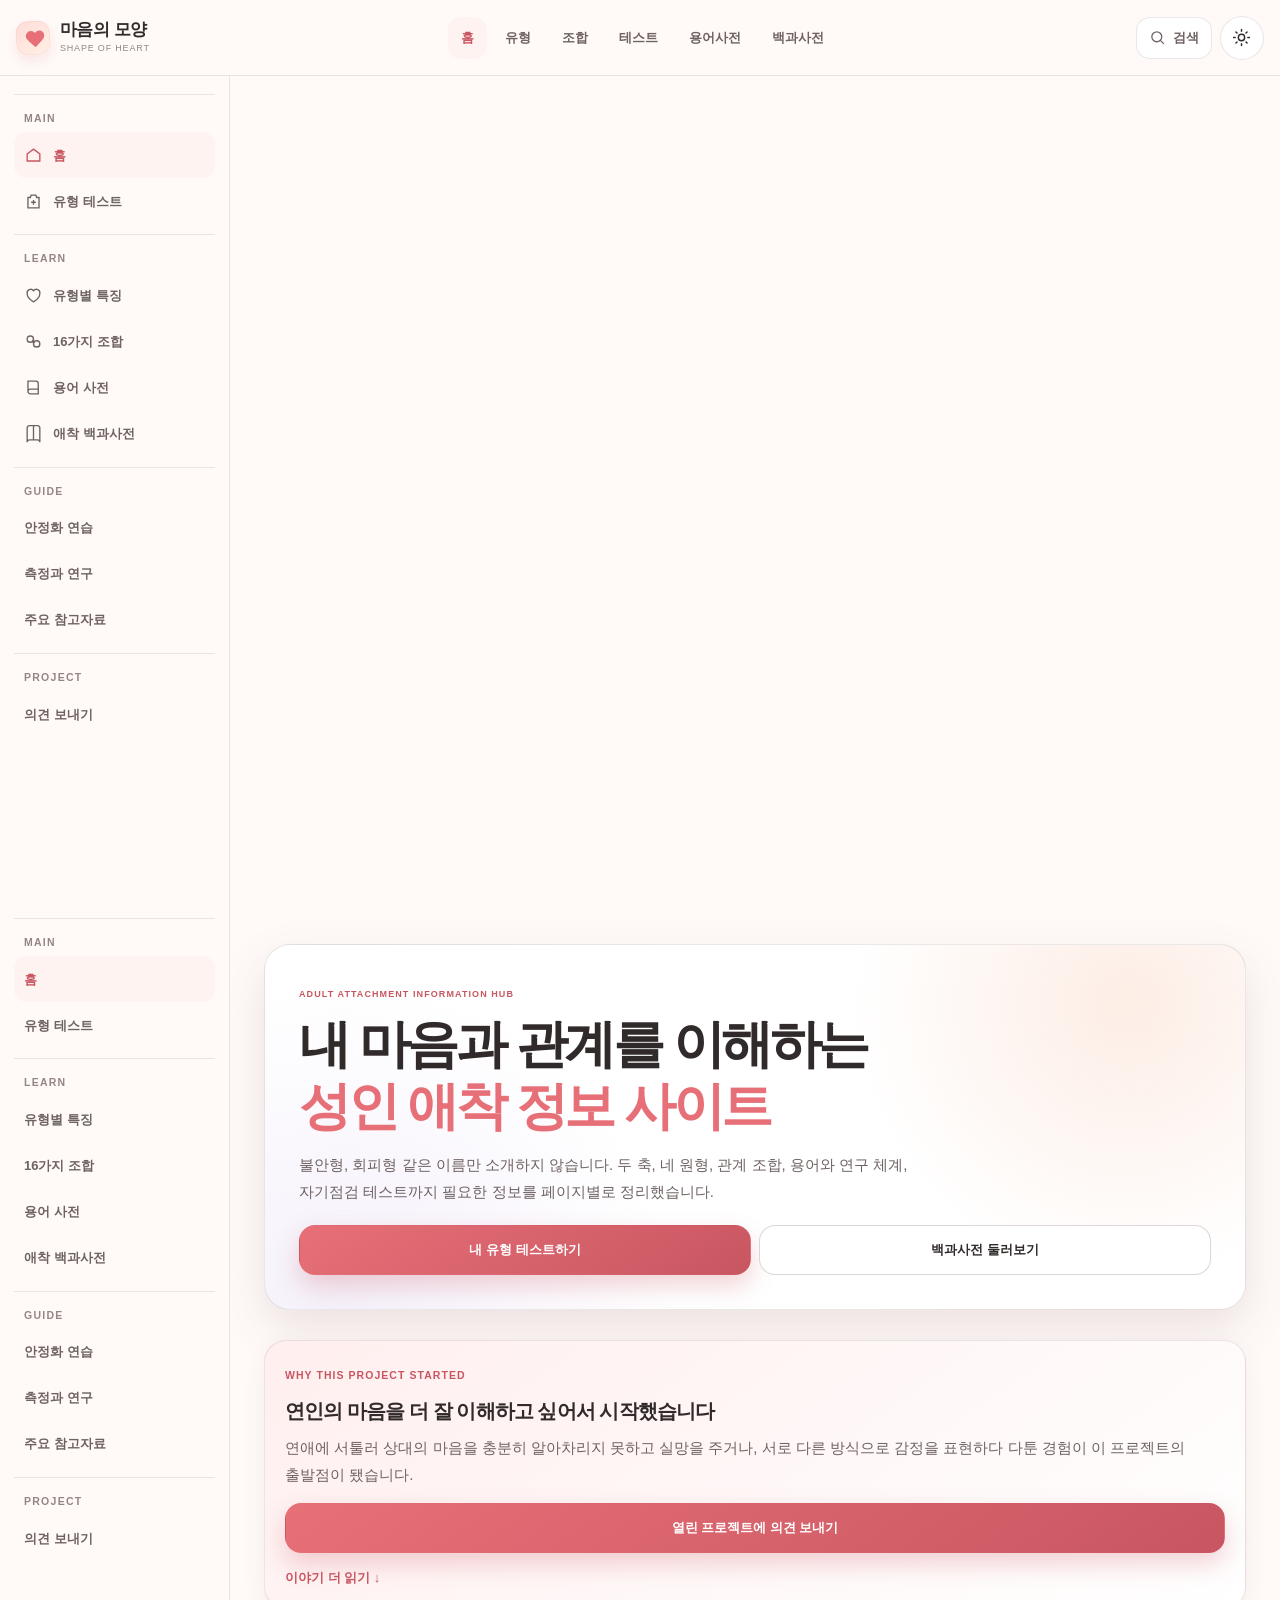
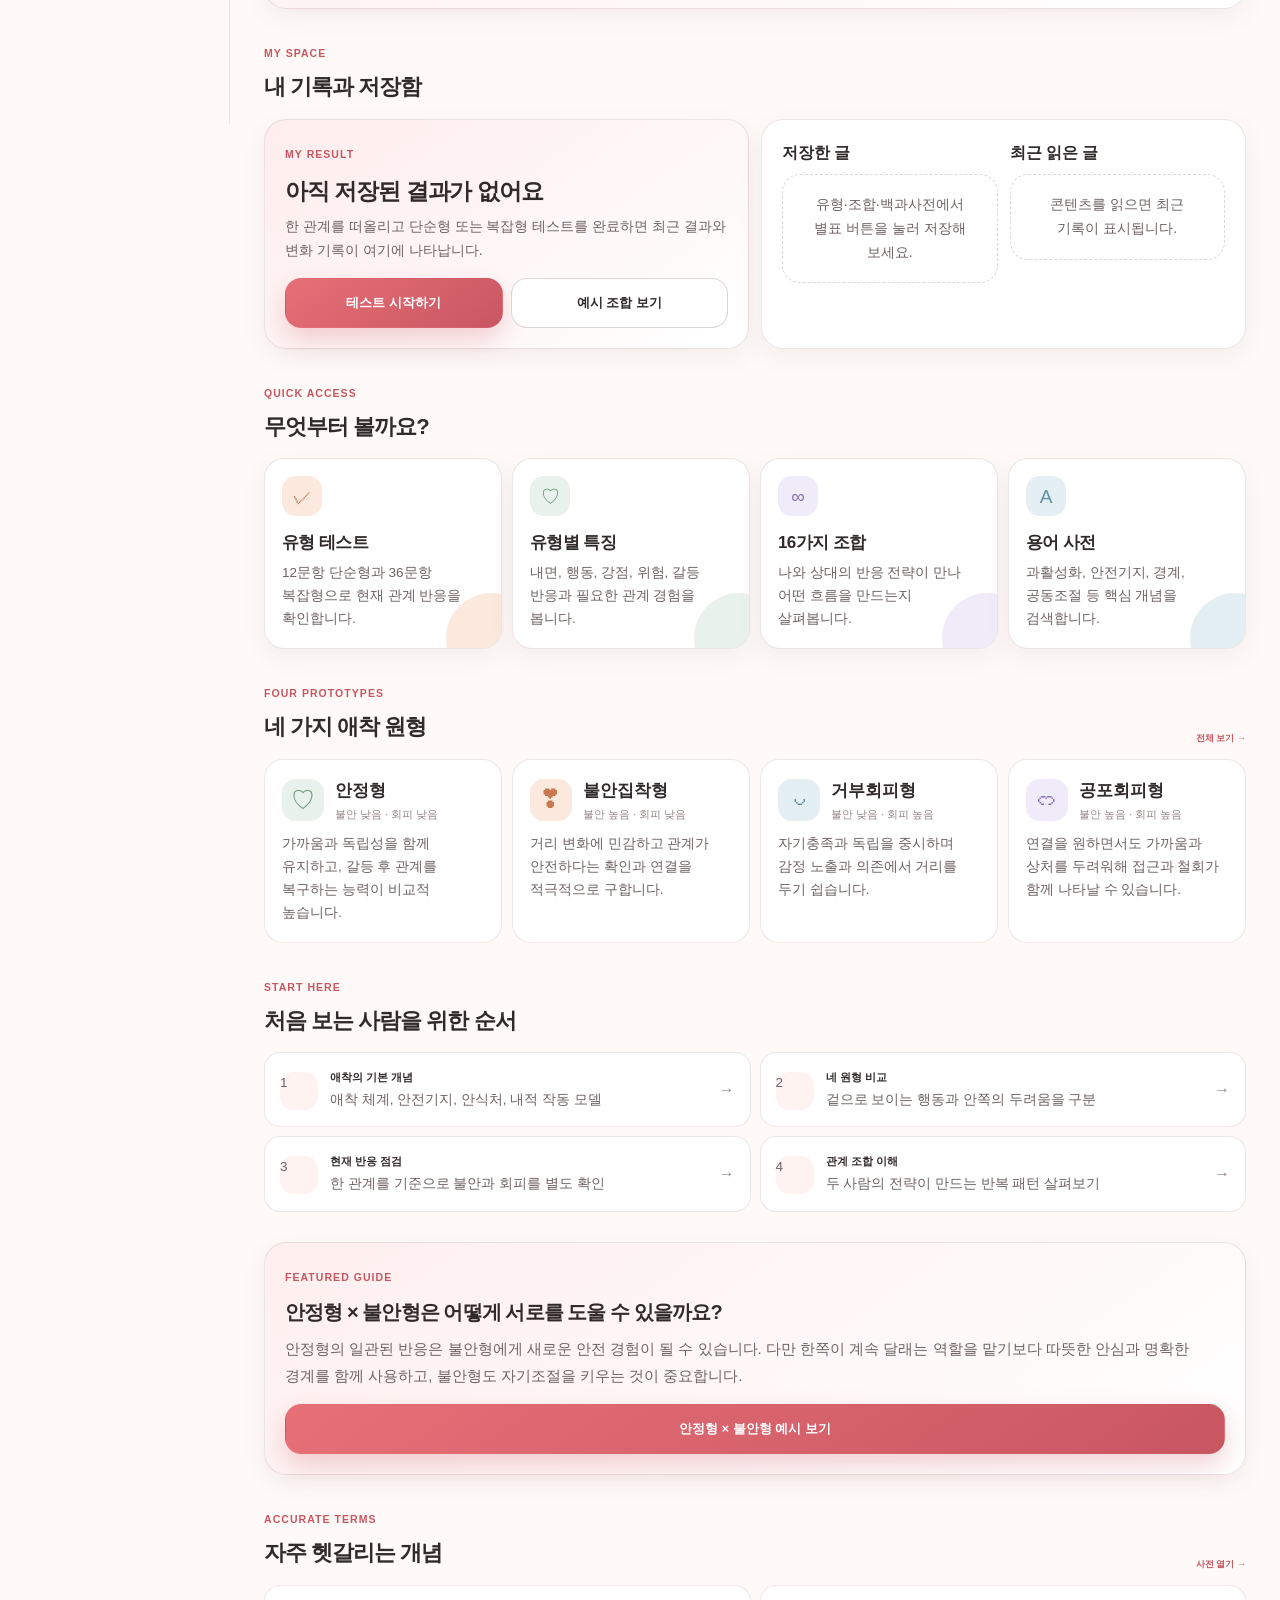
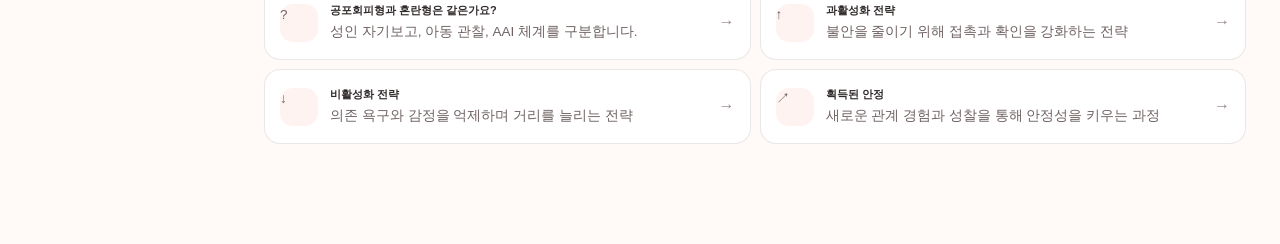
==== commit 462a93f1: "feat: apply unified UX, SEO and personalization" ====
--- a/index.html
+++ b/index.html
@@ -10,7 +10,7 @@
   <meta property="og:type" content="website">
   <meta property="og:title" content="마음의 모양 · 성인 애착 정보 사이트">
   <meta property="og:description" content="유형, 조합, 테스트, 용어사전까지 한곳에서 살펴보세요.">
-  <meta property="og:url" content="https://kyungminkim11.github.io/shape-of-heart/">
+  <meta property="og:url" content="https://shape-of-heart.lavalabs.co.kr/">
   <title>마음의 모양 · 성인 애착 정보 사이트</title>
   <link rel="manifest" href="manifest.webmanifest">
   <link rel="icon" href="assets/icon.svg" type="image/svg+xml">
@@ -22,6 +22,9 @@
       if (saved === 'dark' || (!saved && matchMedia('(prefers-color-scheme: dark)').matches)) document.documentElement.dataset.theme = 'dark';
     } catch (_) {}
   </script>
+  <link rel="stylesheet" href="readability.css">
+  <link rel="stylesheet" href="personalization.css">
+  <link rel="canonical" href="https://shape-of-heart.lavalabs.co.kr/">
 </head>
 <body class="site-page">
   <a class="skip-link" href="#main">본문으로 바로가기</a>
@@ -151,9 +154,9 @@
         <section class="dashboard-section">
           <article class="dashboard-feature">
             <small>FEATURED GUIDE</small>
-            <h3>불안형과 회피형이 만나면 왜 더 힘들어질까요?</h3>
-            <p>한쪽이 확신을 얻으려고 가까이 갈수록 다른 쪽은 압박을 느끼고 멀어지며, 그 거리가 다시 불안을 키우는 추격–철회 악순환이 생길 수 있습니다. 누구 한 명의 ‘성격 문제’가 아니라 서로의 보호 전략이 맞물리는 구조로 살펴봅니다.</p>
-            <a class="button button-primary" href="pairings.html?me=anxious&partner=dismissive">불안–회피 조합 보기</a>
+            <h3>안정형 × 불안형은 어떻게 서로를 도울 수 있을까요?</h3>
+            <p>안정형의 일관된 반응은 불안형에게 새로운 안전 경험이 될 수 있습니다. 다만 한쪽이 계속 달래는 역할을 맡기보다 따뜻한 안심과 명확한 경계를 함께 사용하고, 불안형도 자기조절을 키우는 것이 중요합니다.</p>
+            <a class="button button-primary" href="pairings.html?me=secure&partner=anxious">안정형 × 불안형 예시 보기</a>
           </article>
         </section>
 
@@ -190,5 +193,6 @@
 
   <div class="toast" id="toast" role="status" aria-live="polite"></div>
   <script src="site.js" defer></script>
+  <script src="site-enhancements.js" defer></script>
 </body>
 </html>
--- a/readability.css
+++ b/readability.css
@@ -0,0 +1,23 @@
+@charset "UTF-8";
+body{font-size:16px}
+.site-desktop-nav a,.sidebar-group a,.site-search-button,.button{font-size:13px}
+.sidebar-label,.dashboard-section-head>div>span,.dashboard-feature small,.test-kicker,.choice-label,.section-block-head span,.content-hero>span{font-size:10.5px}
+.dashboard-welcome p,.content-hero p,.page-hero p,.dashboard-feature p{font-size:15px;line-height:1.8}
+.quick-card p,.type-preview p,.dashboard-list span,.type-overview-card>p,.profile-core p,.profile-list-card li,.profile-list-card p,.pair-result-body p,.dictionary-body>p,.dictionary-body dd,.method-grid p{font-size:13.5px;line-height:1.7}
+.quick-card h3,.type-preview h3{font-size:17px}
+.quick-card small,.type-preview small,.dictionary-title span{font-size:11px}
+.site-bottom-nav a{font-size:11px}
+.test-choice>p,.context-card p,.runner-question>p,.axis-results p,.facet-card p,.clarity-card p,.result-reading p,.result-boundary p{font-size:13.5px;line-height:1.7}
+.context-options button,.scale-option,.runner-nav button,.test-choice dd,.test-choice dt{font-size:12px}
+.runner-question h2{font-size:clamp(24px,7vw,32px)}
+.global-desktop-nav{display:none;align-items:center;gap:5px;margin-left:auto;margin-right:10px}
+.global-desktop-nav a{min-height:42px;padding:0 12px;display:inline-flex;align-items:center;border-radius:13px;color:var(--text-soft);font-size:13px;font-weight:800}
+.global-desktop-nav a:hover,.global-desktop-nav a.active{background:var(--surface-soft);color:var(--primary-deep)}
+.enhanced-bottom-nav{position:fixed;z-index:220;left:0;right:0;bottom:0;height:calc(70px + env(safe-area-inset-bottom));padding:6px 5px env(safe-area-inset-bottom);display:grid;grid-template-columns:repeat(5,1fr);border-top:1px solid var(--line);background:color-mix(in srgb,var(--surface) 94%,transparent);backdrop-filter:blur(18px);box-shadow:0 -8px 26px rgba(60,35,38,.08)}
+.enhanced-bottom-nav a{min-height:56px;display:flex;flex-direction:column;align-items:center;justify-content:center;gap:3px;border-radius:13px;color:var(--text-faint);font-size:11px;font-weight:800}
+.enhanced-bottom-nav a.active{background:var(--surface-soft);color:var(--primary-deep)}
+.enhanced-bottom-nav span:first-child{font-size:20px;line-height:1}
+.has-global-nav{padding-bottom:calc(82px + env(safe-area-inset-bottom))!important}
+.page-bookmark-button{min-height:40px;padding:0 13px;display:inline-flex;align-items:center;gap:7px;border:1px solid var(--line);border-radius:999px;background:var(--surface);color:var(--text-soft);font-size:12px;font-weight:800;cursor:pointer}
+.page-bookmark-button.active{border-color:transparent;background:var(--primary);color:#fff}
+@media(min-width:780px){.global-desktop-nav{display:flex}.enhanced-bottom-nav{display:none}.has-global-nav{padding-bottom:0!important}}
--- a/personalization.css
+++ b/personalization.css
@@ -0,0 +1,23 @@
+@charset "UTF-8";
+.personal-dashboard{display:grid;gap:12px}
+.recent-result-card,.saved-content-card{padding:20px;border:1px solid var(--line);border-radius:22px;background:var(--surface);box-shadow:var(--shadow-sm)}
+.recent-result-card{background:linear-gradient(145deg,color-mix(in srgb,var(--primary-soft) 48%,var(--surface)),var(--surface))}
+.personal-card-label{color:var(--primary-deep);font-size:10.5px;font-weight:900;letter-spacing:.1em}
+.personal-card-title{margin:7px 0 4px;font-size:23px;letter-spacing:-.045em}
+.personal-card-copy{margin:0;color:var(--text-soft);font-size:14px;line-height:1.7}
+.result-mini-scores{margin-top:16px;display:grid;grid-template-columns:1fr 1fr;gap:8px}
+.result-mini-score{padding:12px;border-radius:15px;background:color-mix(in srgb,var(--surface) 88%,transparent)}
+.result-mini-score div{display:flex;align-items:center;justify-content:space-between;font-size:12px;font-weight:800}
+.result-mini-score b{font-size:21px;color:var(--primary-deep)}
+.result-mini-bar{height:7px;margin-top:8px;border-radius:999px;background:var(--surface-soft);overflow:hidden}
+.result-mini-bar i{display:block;height:100%;border-radius:inherit;background:linear-gradient(90deg,var(--sage),var(--peach),var(--primary))}
+.personal-actions{margin-top:15px;display:grid;grid-template-columns:1fr 1fr;gap:8px}.personal-actions .button{width:100%;min-width:0}
+.saved-columns{display:grid;gap:12px}.saved-column h3{margin:0 0 8px;font-size:16px}.saved-list{display:grid;gap:7px}
+.saved-list a{padding:12px;display:flex;align-items:center;gap:10px;border:1px solid var(--line);border-radius:14px;background:var(--surface-soft)}
+.saved-list a div{min-width:0}.saved-list b{display:block;font-size:13px;white-space:nowrap;overflow:hidden;text-overflow:ellipsis}.saved-list span{display:block;margin-top:2px;color:var(--text-faint);font-size:11px}.saved-list i{margin-left:auto;font-style:normal;color:var(--primary-deep)}
+.empty-personal{padding:18px;border:1px dashed var(--line-strong);border-radius:18px;color:var(--text-soft);font-size:14px;line-height:1.7;text-align:center}
+.origin-story-details{margin-top:14px}.origin-story-details summary{cursor:pointer;color:var(--primary-deep);font-size:13px;font-weight:900;list-style:none}.origin-story-details summary::-webkit-details-marker{display:none}.origin-story-details summary::after{content:' ↓'}.origin-story-details[open] summary::after{content:' ↑'}.origin-story-details div{margin-top:12px;padding-top:12px;border-top:1px solid var(--line)}.origin-story-details p{margin:0 0 10px!important}
+.feedback-channel-grid{display:grid;gap:12px}.feedback-channel{padding:20px;border:1px solid var(--line);border-radius:21px;background:var(--surface);box-shadow:var(--shadow-sm)}.feedback-channel-icon{width:46px;height:46px;display:grid;place-items:center;border-radius:15px;background:var(--primary-soft);color:var(--primary-deep);font-size:22px}.feedback-channel h3{margin:12px 0 6px;font-size:20px}.feedback-channel p{margin:0;color:var(--text-soft);font-size:14px;line-height:1.7}.feedback-channel .button{width:100%;margin-top:15px}.feedback-email-address{margin-top:9px!important;text-align:center;font-weight:800;color:var(--primary-deep)!important}
+.history-grid{display:grid;gap:12px}.history-item{padding:17px;border:1px solid var(--line);border-radius:18px;background:var(--surface)}.history-item-top{display:flex;align-items:flex-start;justify-content:space-between;gap:10px}.history-item h3{margin:0;font-size:17px}.history-item time{color:var(--text-faint);font-size:11px}.history-item p{margin:4px 0 0;color:var(--text-soft);font-size:13px}.history-bars{margin-top:12px;display:grid;gap:8px}.history-bar-row{display:grid;grid-template-columns:64px 1fr 34px;gap:8px;align-items:center;font-size:12px}.history-bar{height:7px;border-radius:999px;background:var(--surface-soft);overflow:hidden}.history-bar i{display:block;height:100%;background:var(--primary);border-radius:inherit}.history-actions{margin-top:15px;display:flex;gap:8px;flex-wrap:wrap}.history-actions .button{width:auto}.trend-summary{padding:20px;border:1px solid var(--line);border-radius:22px;background:linear-gradient(145deg,var(--primary-soft),var(--surface))}.trend-summary h2{margin:5px 0 8px;font-size:24px}.trend-summary p{margin:0;color:var(--text-soft);font-size:14px;line-height:1.7}
+@media(min-width:560px){.personal-dashboard,.saved-columns,.feedback-channel-grid{grid-template-columns:repeat(2,1fr)}.history-grid{grid-template-columns:repeat(2,1fr)}}
+@media(max-width:420px){.personal-actions,.result-mini-scores{grid-template-columns:1fr}}
